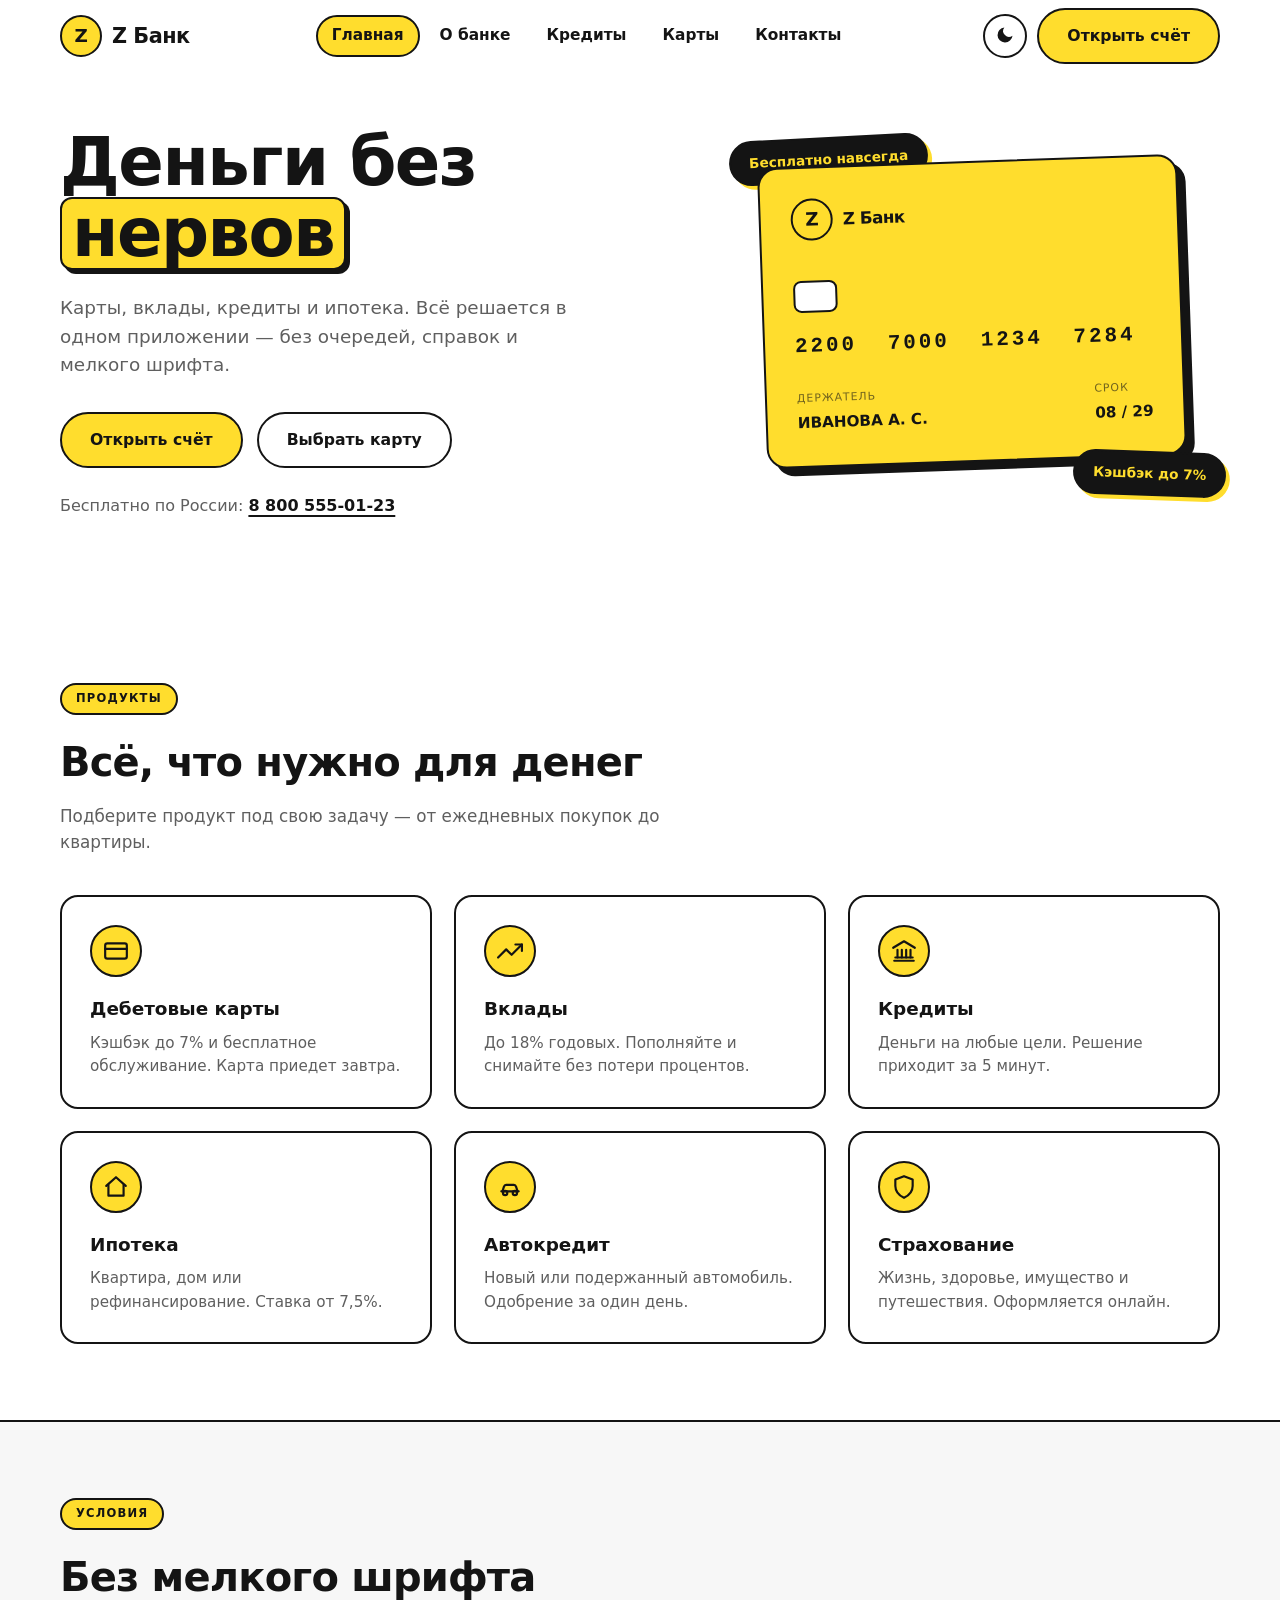
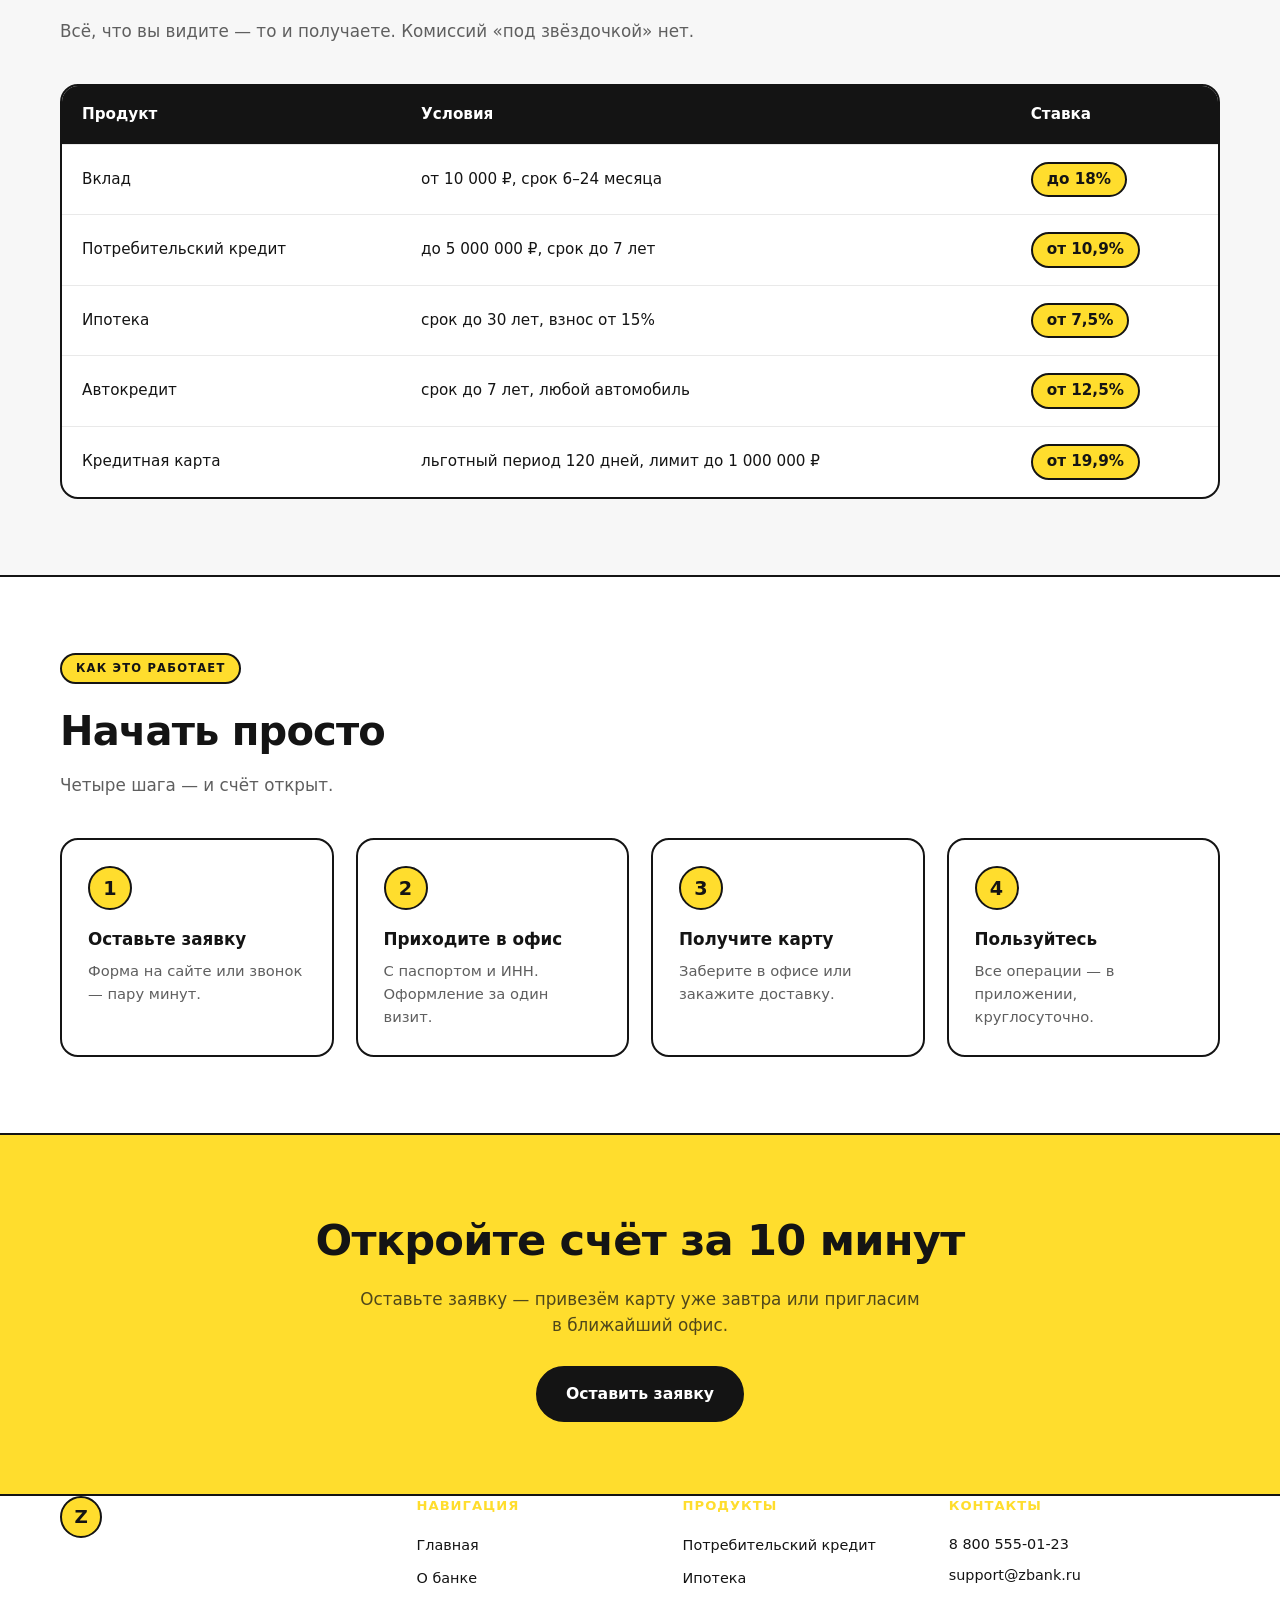
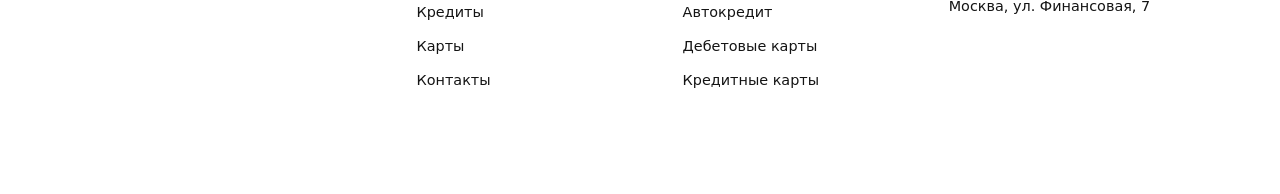
==== index.html @ 32415fcb "Add files via upload" ====
<!DOCTYPE html>
<html lang="ru">
<head>
  <meta charset="UTF-8" />
  <meta name="viewport" content="width=device-width, initial-scale=1.0" />
  <meta name="description" content="Z Банк — карты, вклады, кредиты и ипотека. Всё решается в одном приложении." />
  <title>Z Банк — деньги без нервов</title>
  <script>
    try {
      var t = localStorage.getItem("zbank-theme");
      if (t === "dark" || (!t && window.matchMedia && window.matchMedia("(prefers-color-scheme: dark)").matches)) {
        document.documentElement.setAttribute("data-theme", "dark");
      }
    } catch (e) {}
  </script>
  <link rel="stylesheet" href="css/style.css" />
</head>
<body>

  <header id="site-header"></header>

  <main>
    <section class="hero">
      <div class="container hero-inner">
        <div>
          <h1>Деньги без <span class="hl">нервов</span></h1>
          <p class="lead">
            Карты, вклады, кредиты и ипотека. Всё решается в одном приложении —
            без очередей, справок и мелкого шрифта.
          </p>
          <div class="hero-buttons">
            <a href="contacts.html" class="btn btn-yellow">Открыть счёт</a>
            <a href="cards.html" class="btn">Выбрать карту</a>
          </div>
          <p class="hero-phone">Бесплатно по России: <a href="tel:88005550123">8 800 555-01-23</a></p>
        </div>

        <div class="hero-card-wrap">
          <div class="float-badge fb-1">Бесплатно навсегда</div>
          <div class="bank-card">
            <div class="card-top">
              <div class="logo"><span class="logo-mark">Z</span> Z&nbsp;Банк</div>
            </div>
            <div class="card-chip"></div>
            <div class="card-number">2200&nbsp; 7000&nbsp; 1234&nbsp; 7284</div>
            <div class="card-bottom">
              <div>
                <span>Держатель</span>
                <strong>ИВАНОВА А. С.</strong>
              </div>
              <div>
                <span>Срок</span>
                <strong>08 / 29</strong>
              </div>
            </div>
          </div>
          <div class="float-badge fb-2">Кэшбэк до 7%</div>
        </div>
      </div>
    </section>

    <section class="section">
      <div class="container">
        <div class="section-head">
          <span class="section-label">Продукты</span>
          <h2>Всё, что нужно для денег</h2>
          <p>Подберите продукт под свою задачу — от ежедневных покупок до квартиры.</p>
        </div>
        <div class="grid-3">
          <div class="feature-card">
            <div class="feature-icon">
              <svg width="26" height="26" viewBox="0 0 24 24" fill="none" stroke="currentColor" stroke-width="2" stroke-linecap="round" stroke-linejoin="round"><rect x="2" y="5" width="20" height="14" rx="2"/><line x1="2" y1="10" x2="22" y2="10"/></svg>
            </div>
            <h3>Дебетовые карты</h3>
            <p>Кэшбэк до 7% и бесплатное обслуживание. Карта приедет завтра.</p>
          </div>
          <div class="feature-card">
            <div class="feature-icon">
              <svg width="26" height="26" viewBox="0 0 24 24" fill="none" stroke="currentColor" stroke-width="2" stroke-linecap="round" stroke-linejoin="round"><polyline points="23 6 13.5 15.5 8.5 10.5 1 18"/><polyline points="17 6 23 6 23 12"/></svg>
            </div>
            <h3>Вклады</h3>
            <p>До 18% годовых. Пополняйте и снимайте без потери процентов.</p>
          </div>
          <div class="feature-card">
            <div class="feature-icon">
              <svg width="26" height="26" viewBox="0 0 24 24" fill="none" stroke="currentColor" stroke-width="2" stroke-linecap="round" stroke-linejoin="round"><path d="M3 21h18"/><path d="M4 18h16"/><path d="M6 18v-7"/><path d="M10 18v-7"/><path d="M14 18v-7"/><path d="M18 18v-7"/><path d="M2 9l10-6 10 6"/></svg>
            </div>
            <h3>Кредиты</h3>
            <p>Деньги на любые цели. Решение приходит за 5 минут.</p>
          </div>
          <div class="feature-card">
            <div class="feature-icon">
              <svg width="26" height="26" viewBox="0 0 24 24" fill="none" stroke="currentColor" stroke-width="2" stroke-linecap="round" stroke-linejoin="round"><path d="M3 11l9-8 9 8"/><path d="M5 10v10h14V10"/></svg>
            </div>
            <h3>Ипотека</h3>
            <p>Квартира, дом или рефинансирование. Ставка от 7,5%.</p>
          </div>
          <div class="feature-card">
            <div class="feature-icon">
              <svg width="26" height="26" viewBox="0 0 24 24" fill="none" stroke="currentColor" stroke-width="2" stroke-linecap="round" stroke-linejoin="round"><path d="M5 16l1.5-4.5A2 2 0 0 1 8.4 10h7.2a2 2 0 0 1 1.9 1.5L19 16"/><path d="M4 16h16"/><circle cx="7.5" cy="17.5" r="2"/><circle cx="16.5" cy="17.5" r="2"/></svg>
            </div>
            <h3>Автокредит</h3>
            <p>Новый или подержанный автомобиль. Одобрение за один день.</p>
          </div>
          <div class="feature-card">
            <div class="feature-icon">
              <svg width="26" height="26" viewBox="0 0 24 24" fill="none" stroke="currentColor" stroke-width="2" stroke-linecap="round" stroke-linejoin="round"><path d="M12 2l8 3v6c0 5-3.4 8.7-8 11-4.6-2.3-8-6-8-11V5z"/></svg>
            </div>
            <h3>Страхование</h3>
            <p>Жизнь, здоровье, имущество и путешествия. Оформляется онлайн.</p>
          </div>
        </div>
      </div>
    </section>

    <section class="section section-alt">
      <div class="container">
        <div class="section-head">
          <span class="section-label">Условия</span>
          <h2>Без мелкого шрифта</h2>
          <p>Всё, что вы видите — то и получаете. Комиссий «под звёздочкой» нет.</p>
        </div>
        <table class="rates">
          <thead>
            <tr>
              <th>Продукт</th>
              <th>Условия</th>
              <th>Ставка</th>
            </tr>
          </thead>
          <tbody>
            <tr>
              <td>Вклад</td>
              <td>от 10 000 ₽, срок 6–24 месяца</td>
              <td><span class="rate-value">до 18%</span></td>
            </tr>
            <tr>
              <td>Потребительский кредит</td>
              <td>до 5 000 000 ₽, срок до 7 лет</td>
              <td><span class="rate-value">от 10,9%</span></td>
            </tr>
            <tr>
              <td>Ипотека</td>
              <td>срок до 30 лет, взнос от 15%</td>
              <td><span class="rate-value">от 7,5%</span></td>
            </tr>
            <tr>
              <td>Автокредит</td>
              <td>срок до 7 лет, любой автомобиль</td>
              <td><span class="rate-value">от 12,5%</span></td>
            </tr>
            <tr>
              <td>Кредитная карта</td>
              <td>льготный период 120 дней, лимит до 1 000 000 ₽</td>
              <td><span class="rate-value">от 19,9%</span></td>
            </tr>
          </tbody>
        </table>
      </div>
    </section>

    <section class="section">
      <div class="container">
        <div class="section-head">
          <span class="section-label">Как это работает</span>
          <h2>Начать просто</h2>
          <p>Четыре шага — и счёт открыт.</p>
        </div>
        <div class="steps">
          <div class="step-card">
            <div class="step-num">1</div>
            <h3>Оставьте заявку</h3>
            <p>Форма на сайте или звонок — пару минут.</p>
          </div>
          <div class="step-card">
            <div class="step-num">2</div>
            <h3>Приходите в офис</h3>
            <p>С паспортом и ИНН. Оформление за один визит.</p>
          </div>
          <div class="step-card">
            <div class="step-num">3</div>
            <h3>Получите карту</h3>
            <p>Заберите в офисе или закажите доставку.</p>
          </div>
          <div class="step-card">
            <div class="step-num">4</div>
            <h3>Пользуйтесь</h3>
            <p>Все операции — в приложении, круглосуточно.</p>
          </div>
        </div>
      </div>
    </section>

    <section class="cta-band">
      <div class="container">
        <h2>Откройте счёт за 10 минут</h2>
        <p>Оставьте заявку — привезём карту уже завтра или пригласим в ближайший офис.</p>
        <a href="contacts.html" class="btn btn-dark">Оставить заявку</a>
      </div>
    </section>
  </main>

  <footer id="site-footer"></footer>

  <script src="js/main.js"></script>
</body>
</html>
---- css/style.css ----
:root {
  color-scheme: light;
  --yellow: #ffdd2d;
  --black: #141414;
  --white: #ffffff;
  --bg: #ffffff;
  --bg-soft: #f7f7f7;
  --card: #ffffff;
  --border: #141414;
  --line: #e9e9e9;
  --text: #141414;
  --text-muted: #5f5f5f;
  --shadow: #141414;
  --radius: 18px;
  --radius-lg: 26px;
}

[data-theme="dark"] {
  color-scheme: dark;
  --bg: #0e0e0e;
  --bg-soft: #151515;
  --card: #1c1c1c;
  --border: #f0f0f0;
  --line: #2a2a2a;
  --text: #f5f5f5;
  --text-muted: #9a9a9a;
  --shadow: #f0f0f0;
}

* {
  margin: 0;
  padding: 0;
  box-sizing: border-box;
}

html {
  scroll-behavior: smooth;
}

body {
  font-family: "Segoe UI", system-ui, -apple-system, Roboto, Arial, sans-serif;
  color: var(--text);
  background: var(--bg);
  line-height: 1.55;
  -webkit-font-smoothing: antialiased;
  transition: background-color 0.25s ease, color 0.25s ease;
}

a {
  text-decoration: none;
  color: inherit;
}

ul {
  list-style: none;
}

img {
  max-width: 100%;
  display: block;
}

.container {
  width: min(1160px, 92%);
  margin: 0 auto;
}

/* ---------- Buttons ---------- */

.btn {
  display: inline-flex;
  align-items: center;
  justify-content: center;
  gap: 8px;
  padding: 14px 28px;
  border-radius: 999px;
  font-weight: 800;
  font-size: 0.98rem;
  cursor: pointer;
  border: 2px solid var(--border);
  background: var(--card);
  color: var(--text);
  transition: transform 0.12s, box-shadow 0.12s, background-color 0.25s ease, color 0.25s ease;
}

.btn:hover {
  transform: translate(-2px, -2px);
  box-shadow: 4px 4px 0 0 var(--shadow);
}

.btn:active {
  transform: translate(0, 0);
  box-shadow: none;
}

.btn-yellow {
  background: var(--yellow);
  color: var(--black);
}

.btn-dark {
  background: var(--black);
  color: var(--white);
}

.btn-dark:hover {
  box-shadow: 4px 4px 0 0 var(--yellow);
}

/* ---------- Header ---------- */

.site-header {
  position: sticky;
  top: 0;
  z-index: 100;
  background: var(--bg);
  border-bottom: 2px solid var(--border);
  transition: background-color 0.25s ease, border-color 0.25s ease;
}

.header-inner {
  display: flex;
  align-items: center;
  justify-content: space-between;
  height: 72px;
  gap: 24px;
}

.logo {
  display: flex;
  align-items: center;
  gap: 10px;
  font-weight: 900;
  font-size: 1.3rem;
  letter-spacing: -0.5px;
}

.logo-mark {
  width: 42px;
  height: 42px;
  border-radius: 50%;
  background: var(--yellow);
  border: 2px solid var(--black);
  color: var(--black);
  display: flex;
  align-items: center;
  justify-content: center;
  font-size: 1.15rem;
  font-weight: 900;
}

.nav {
  display: flex;
  gap: 4px;
}

.nav a {
  padding: 9px 16px;
  border-radius: 999px;
  font-weight: 700;
  font-size: 0.96rem;
  color: var(--text);
  transition: background 0.15s;
}

.nav a:hover {
  background: var(--bg-soft);
}

.nav a.active {
  background: var(--yellow);
  border: 2px solid var(--black);
  color: var(--black);
  padding: 7px 14px;
}

.header-actions {
  display: flex;
  align-items: center;
  gap: 10px;
}

.theme-toggle {
  width: 44px;
  height: 44px;
  border-radius: 50%;
  border: 2px solid var(--border);
  background: var(--card);
  color: var(--text);
  cursor: pointer;
  display: inline-flex;
  align-items: center;
  justify-content: center;
  transition: transform 0.12s, box-shadow 0.12s, background-color 0.25s ease, color 0.25s ease;
}

.theme-toggle:hover {
  transform: translate(-2px, -2px);
  box-shadow: 3px 3px 0 0 var(--shadow);
}

.theme-toggle svg {
  width: 20px;
  height: 20px;
}

.theme-toggle .icon-sun {
  display: none;
}

[data-theme="dark"] .theme-toggle .icon-sun {
  display: block;
}

[data-theme="dark"] .theme-toggle .icon-moon {
  display: none;
}

.burger {
  display: none;
  flex-direction: column;
  gap: 5px;
  background: none;
  border: 2px solid var(--border);
  border-radius: 12px;
  cursor: pointer;
  padding: 8px;
}

.burger span {
  width: 22px;
  height: 3px;
  border-radius: 2px;
  background: var(--text);
  transition: 0.2s;
}

.burger.open span:nth-child(1) {
  transform: translateY(8px) rotate(45deg);
}

.burger.open span:nth-child(2) {
  opacity: 0;
}

.burger.open span:nth-child(3) {
  transform: translateY(-8px) rotate(-45deg);
}

/* ---------- Hero ---------- */

.hero {
  background: var(--bg);
  padding: 56px 0 88px;
  transition: background-color 0.25s ease;
}

.hero-inner {
  display: grid;
  grid-template-columns: 1.1fr 0.9fr;
  align-items: center;
  gap: 56px;
}

.hero h1 {
  font-size: clamp(2.6rem, 5.5vw, 4.2rem);
  line-height: 1.03;
  letter-spacing: -1.5px;
  font-weight: 900;
  margin-bottom: 24px;
}

.hero h1 .hl {
  background: var(--yellow);
  border: 2px solid var(--black);
  border-radius: 12px;
  padding: 0 10px;
  box-shadow: 4px 4px 0 0 var(--shadow);
  display: inline-block;
  color: var(--black);
}

.hero p.lead {
  font-size: 1.15rem;
  color: var(--text-muted);
  max-width: 520px;
  margin-bottom: 32px;
}

.hero-buttons {
  display: flex;
  flex-wrap: wrap;
  gap: 14px;
}

.hero-phone {
  margin-top: 26px;
  font-size: 1rem;
  color: var(--text-muted);
}

.hero-phone a {
  font-weight: 800;
  color: var(--text);
  text-decoration: underline;
  text-decoration-thickness: 2px;
  text-underline-offset: 4px;
}

.hero-phone a:hover {
  color: var(--text-muted);
}

/* ---------- Bank card mock ---------- */

.hero-card-wrap {
  position: relative;
  padding: 16px 10px 40px;
}

.bank-card {
  background: var(--yellow);
  color: var(--black);
  border: 2px solid var(--black);
  border-radius: 20px;
  padding: 30px;
  box-shadow: 8px 8px 0 0 var(--shadow);
  max-width: 420px;
  margin: 0 auto;
  transform: rotate(-2deg);
  transition: transform 0.2s, box-shadow 0.25s ease;
}

.bank-card:hover {
  transform: rotate(0deg);
}

.bank-card--dark {
  background: var(--black);
  color: var(--white);
  box-shadow: 8px 8px 0 0 var(--yellow);
}

.card-top {
  display: flex;
  justify-content: space-between;
  align-items: center;
  margin-bottom: 40px;
}

.card-top .logo {
  font-size: 1.05rem;
}

.bank-card--dark .logo-mark {
  background: var(--white);
  border-color: var(--white);
  color: var(--black);
}

.card-chip {
  width: 44px;
  height: 32px;
  background: var(--white);
  border: 2px solid var(--black);
  border-radius: 8px;
  margin-bottom: 18px;
}

.bank-card--dark .card-chip {
  background: var(--yellow);
  border-color: var(--white);
}

.card-number {
  font-size: 1.3rem;
  letter-spacing: 3px;
  font-family: "Courier New", monospace;
  margin-bottom: 22px;
  font-weight: 700;
}

.card-bottom {
  display: flex;
  justify-content: space-between;
  align-items: flex-end;
}

.card-bottom span {
  font-size: 0.68rem;
  opacity: 0.6;
  text-transform: uppercase;
  letter-spacing: 1px;
}

.card-bottom strong {
  display: block;
  font-size: 0.95rem;
  margin-top: 2px;
  font-weight: 700;
}

.float-badge {
  position: absolute;
  background: var(--black);
  color: var(--yellow);
  border: 2px solid var(--border);
  border-radius: 999px;
  padding: 10px 18px;
  font-weight: 800;
  font-size: 0.85rem;
  box-shadow: 4px 4px 0 0 var(--yellow);
}

.float-badge.fb-1 {
  top: -8px;
  left: 6px;
  transform: rotate(-3deg);
}

.float-badge.fb-2 {
  bottom: 6px;
  right: -6px;
  transform: rotate(2deg);
}

/* ---------- Sections ---------- */

.section {
  padding: 76px 0;
}

.section-alt {
  background: var(--bg-soft);
  border-top: 2px solid var(--border);
  border-bottom: 2px solid var(--border);
  transition: background-color 0.25s ease;
}

.section-head {
  max-width: 680px;
  margin-bottom: 40px;
}

.section-head h2 {
  font-size: clamp(1.8rem, 3.4vw, 2.5rem);
  letter-spacing: -0.8px;
  font-weight: 900;
  margin: 16px 0 10px;
}

.section-head p {
  color: var(--text-muted);
  font-size: 1.05rem;
}

.section-label {
  display: inline-block;
  background: var(--yellow);
  border: 2px solid var(--black);
  color: var(--black);
  border-radius: 999px;
  padding: 5px 14px;
  font-size: 0.72rem;
  font-weight: 800;
  text-transform: uppercase;
  letter-spacing: 1.2px;
}

/* ---------- Grid cards ---------- */

.grid-3 {
  display: grid;
  grid-template-columns: repeat(3, 1fr);
  gap: 22px;
}

.feature-card {
  background: var(--card);
  border: 2px solid var(--border);
  border-radius: var(--radius);
  padding: 28px;
  transition: transform 0.12s, box-shadow 0.12s, background-color 0.25s ease;
}

.feature-card:hover {
  transform: translate(-4px, -4px);
  box-shadow: 6px 6px 0 0 var(--shadow);
}

.feature-icon {
  width: 52px;
  height: 52px;
  border-radius: 50%;
  background: var(--yellow);
  border: 2px solid var(--black);
  display: flex;
  align-items: center;
  justify-content: center;
  margin-bottom: 18px;
  color: var(--black);
}

.feature-card h3 {
  font-size: 1.15rem;
  margin-bottom: 8px;
  font-weight: 800;
}

.feature-card p {
  color: var(--text-muted);
  font-size: 0.95rem;
}

.feature-card .price {
  font-weight: 800;
  font-size: 1.1rem;
  margin-top: 16px;
  color: var(--text);
}

/* ---------- Rates table ---------- */

.rates {
  width: 100%;
  border-collapse: separate;
  border-spacing: 0;
  border: 2px solid var(--border);
  border-radius: var(--radius);
  overflow: hidden;
  background: var(--card);
}

.rates th,
.rates td {
  text-align: left;
  padding: 17px 20px;
  font-size: 0.95rem;
}

.rates th {
  background: var(--black);
  color: var(--white);
  font-weight: 800;
}

.rates td {
  border-top: 1.5px solid var(--line);
}

.rates tr:hover td {
  background: var(--bg-soft);
}

.rate-value {
  font-weight: 800;
  background: var(--yellow);
  border: 2px solid var(--black);
  color: var(--black);
  border-radius: 999px;
  padding: 4px 14px;
  display: inline-block;
  white-space: nowrap;
}

/* ---------- Steps ---------- */

.steps {
  display: grid;
  grid-template-columns: repeat(4, 1fr);
  gap: 22px;
}

.step-card {
  background: var(--card);
  border: 2px solid var(--border);
  border-radius: var(--radius);
  padding: 26px;
}

.step-num {
  width: 44px;
  height: 44px;
  border-radius: 50%;
  background: var(--yellow);
  border: 2px solid var(--black);
  color: var(--black);
  display: flex;
  align-items: center;
  justify-content: center;
  font-weight: 900;
  font-size: 1.2rem;
  margin-bottom: 16px;
}

.step-card h3 {
  font-size: 1.05rem;
  margin-bottom: 8px;
  font-weight: 800;
}

.step-card p {
  font-size: 0.92rem;
  color: var(--text-muted);
}

/* ---------- CTA band ---------- */

.cta-band {
  background: var(--yellow);
  border-top: 2px solid var(--black);
  border-bottom: 2px solid var(--black);
  padding: 72px 0;
  text-align: center;
  color: var(--black);
}

.cta-band h2 {
  font-size: clamp(1.8rem, 3.6vw, 2.7rem);
  letter-spacing: -0.8px;
  font-weight: 900;
  margin-bottom: 12px;
}

.cta-band p {
  max-width: 560px;
  margin: 0 auto 28px;
  color: rgba(20, 20, 20, 0.75);
  font-size: 1.05rem;
}

/* ---------- Calculator ---------- */

.calc-wrap {
  display: grid;
  grid-template-columns: 1.2fr 1fr;
  gap: 36px;
  background: var(--card);
  border: 2px solid var(--border);
  border-radius: var(--radius-lg);
  padding: 36px;
  box-shadow: 6px 6px 0 0 var(--shadow);
}

.calc-inputs label {
  display: block;
  font-weight: 800;
  font-size: 0.9rem;
  margin: 20px 0 10px;
}

.calc-inputs label:first-child {
  margin-top: 0;
}

.range-row {
  display: flex;
  justify-content: space-between;
  font-size: 0.9rem;
  color: var(--text-muted);
  margin-top: 6px;
}

.calc-inputs input[type="range"] {
  width: 100%;
  accent-color: var(--text);
  height: 6px;
  cursor: pointer;
}

.calc-result {
  background: var(--yellow);
  border: 2px solid var(--black);
  color: var(--black);
  border-radius: var(--radius);
  padding: 32px;
  display: flex;
  flex-direction: column;
  justify-content: center;
}

.calc-result .label {
  font-weight: 700;
  font-size: 0.9rem;
  opacity: 0.75;
}

.calc-result .value {
  font-size: 2.4rem;
  font-weight: 900;
  letter-spacing: -1px;
  margin: 8px 0 24px;
}

.calc-result .detail {
  display: flex;
  justify-content: space-between;
  border-top: 2px solid var(--black);
  padding-top: 14px;
  margin-top: 10px;
  font-size: 0.95rem;
  font-weight: 600;
}

/* ---------- Product cards ---------- */

.card-product {
  background: var(--card);
  border: 2px solid var(--border);
  border-radius: var(--radius);
  padding: 26px;
  display: flex;
  flex-direction: column;
  gap: 18px;
  transition: transform 0.12s, box-shadow 0.12s, background-color 0.25s ease;
}

.card-product:hover {
  transform: translate(-4px, -4px);
  box-shadow: 6px 6px 0 0 var(--shadow);
}

.card-product .bank-card {
  width: 100%;
  max-width: none;
  padding: 24px;
  transform: none;
}

.card-product .bank-card:hover {
  transform: none;
}

.card-product h3 {
  font-size: 1.25rem;
  font-weight: 900;
  letter-spacing: -0.3px;
}

.card-product ul.feature-list {
  display: flex;
  flex-direction: column;
  gap: 10px;
}

.card-product ul.feature-list li {
  display: flex;
  gap: 10px;
  color: var(--text-muted);
  font-size: 0.95rem;
}

.card-product ul.feature-list li::before {
  content: "✓";
  font-weight: 900;
  color: var(--text);
}

.card-product .btn {
  margin-top: auto;
}

/* ---------- Page hero (inner) ---------- */

.page-hero {
  background: var(--bg);
  border-bottom: 2px solid var(--border);
  padding: 60px 0;
}

.page-hero h1 {
  font-size: clamp(2.2rem, 4.2vw, 3.2rem);
  letter-spacing: -1px;
  font-weight: 900;
  margin-bottom: 14px;
}

.page-hero p {
  color: var(--text-muted);
  font-size: 1.1rem;
  max-width: 640px;
}

/* ---------- About ---------- */

.about-story {
  display: grid;
  grid-template-columns: 1fr 1fr;
  gap: 48px;
  align-items: center;
}

.about-story h2 {
  font-size: 1.8rem;
  letter-spacing: -0.5px;
  font-weight: 900;
  margin-bottom: 16px;
}

.about-story p {
  color: var(--text-muted);
  margin-bottom: 16px;
}

.about-values {
  display: grid;
  grid-template-columns: repeat(3, 1fr);
  gap: 22px;
}

.value-card {
  text-align: center;
  background: var(--card);
  border: 2px solid var(--border);
  border-radius: var(--radius);
  padding: 32px 24px;
  transition: transform 0.12s, box-shadow 0.12s, background-color 0.25s ease;
}

.value-card:hover {
  transform: translate(-4px, -4px);
  box-shadow: 6px 6px 0 0 var(--shadow);
}

.value-card .feature-icon {
  margin: 0 auto 18px;
}

.value-card h3 {
  font-size: 1.1rem;
  font-weight: 800;
  margin-bottom: 8px;
}

.value-card p {
  color: var(--text-muted);
  font-size: 0.92rem;
}

/* ---------- Contact ---------- */

.contact-grid {
  display: grid;
  grid-template-columns: 1fr 1fr;
  gap: 40px;
  align-items: start;
}

.contact-card {
  background: var(--card);
  border: 2px solid var(--border);
  border-radius: var(--radius);
  padding: 24px;
  display: flex;
  gap: 18px;
  align-items: flex-start;
  margin-bottom: 16px;
  transition: background-color 0.25s ease;
}

.contact-card .feature-icon {
  margin-bottom: 0;
  flex-shrink: 0;
}

.contact-card h3 {
  font-size: 1.05rem;
  font-weight: 800;
  margin-bottom: 4px;
}

.contact-card p {
  color: var(--text-muted);
  font-size: 0.95rem;
}

.contact-form {
  background: var(--card);
  border: 2px solid var(--border);
  border-radius: var(--radius-lg);
  padding: 32px;
  box-shadow: 6px 6px 0 0 var(--shadow);
}

.contact-form h3 {
  font-size: 1.3rem;
  font-weight: 900;
  letter-spacing: -0.3px;
  margin-bottom: 22px;
}

.form-group {
  margin-bottom: 18px;
}

.form-group label {
  display: block;
  font-weight: 800;
  font-size: 0.9rem;
  margin-bottom: 8px;
}

.form-group input,
.form-group select,
.form-group textarea {
  width: 100%;
  padding: 13px 16px;
  border: 2px solid var(--border);
  border-radius: 12px;
  font-family: inherit;
  font-size: 0.96rem;
  color: var(--text);
  background: var(--card);
  transition: box-shadow 0.12s;
}

.form-group input::placeholder,
.form-group textarea::placeholder {
  color: var(--text-muted);
}

.form-group input:focus,
.form-group select:focus,
.form-group textarea:focus {
  outline: none;
  box-shadow: 3px 3px 0 0 var(--yellow);
}

.form-group textarea {
  resize: vertical;
  min-height: 120px;
}

.form-success {
  display: none;
  background: var(--yellow);
  border: 2px solid var(--black);
  color: var(--black);
  border-radius: 12px;
  padding: 14px 18px;
  margin-bottom: 18px;
  font-weight: 700;
  font-size: 0.95rem;
}

/* ---------- FAQ ---------- */

.faq-item {
  background: var(--card);
  border: 2px solid var(--border);
  border-radius: var(--radius);
  margin-bottom: 14px;
  overflow: hidden;
  transition: background-color 0.25s ease;
}

.faq-q {
  width: 100%;
  text-align: left;
  background: none;
  border: none;
  padding: 20px 24px;
  font-family: inherit;
  font-size: 1rem;
  font-weight: 800;
  cursor: pointer;
  display: flex;
  justify-content: space-between;
  align-items: center;
  gap: 16px;
}

.faq-q::after {
  content: "+";
  font-size: 1.5rem;
  font-weight: 400;
  line-height: 1;
  transition: transform 0.15s;
}

.faq-item.open .faq-q::after {
  transform: rotate(45deg);
}

.faq-a {
  display: none;
  padding: 0 24px 20px;
  color: var(--text-muted);
  font-size: 0.95rem;
}

.faq-item.open .faq-a {
  display: block;
}

/* ---------- Footer ---------- */

.site-footer {
  background: var(--black);
  color: rgba(255, 255, 255, 0.75);
  padding: 56px 0 0;
  border-top: 1px solid rgba(255, 255, 255, 0.12);
}

.footer-grid {
  display: grid;
  grid-template-columns: 1.4fr 1fr 1fr 1.2fr;
  gap: 40px;
  padding-bottom: 40px;
}

.footer-brand .logo {
  color: var(--white);
  margin-bottom: 14px;
}

.footer-brand p {
  font-size: 0.9rem;
  max-width: 280px;
  color: rgba(255, 255, 255, 0.6);
}

.footer-col h4 {
  color: var(--yellow);
  font-size: 0.82rem;
  text-transform: uppercase;
  letter-spacing: 1px;
  margin-bottom: 16px;
}

.footer-col ul {
  display: flex;
  flex-direction: column;
  gap: 9px;
}

.footer-col a {
  font-size: 0.9rem;
  transition: color 0.15s;
}

.footer-col a:hover {
  color: var(--yellow);
}

.footer-col li p {
  font-size: 0.9rem;
}

.footer-bottom {
  border-top: 1px solid rgba(255, 255, 255, 0.15);
  padding: 20px 0;
  display: flex;
  justify-content: space-between;
  gap: 16px;
  flex-wrap: wrap;
  font-size: 0.82rem;
  color: rgba(255, 255, 255, 0.5);
}

/* ---------- Mobile ---------- */

@media (max-width: 960px) {
  .grid-3,
  .about-values {
    grid-template-columns: repeat(2, 1fr);
  }

  .hero-inner,
  .about-story,
  .contact-grid {
    grid-template-columns: 1fr;
  }

  .calc-wrap {
    grid-template-columns: 1fr;
  }

  .steps {
    grid-template-columns: repeat(2, 1fr);
  }

  .footer-grid {
    grid-template-columns: 1fr 1fr;
  }
}

@media (max-width: 720px) {
  .burger {
    display: flex;
  }

  .nav {
    position: absolute;
    top: 72px;
    left: 0;
    right: 0;
    background: var(--card);
    flex-direction: column;
    padding: 14px;
    gap: 4px;
    border-bottom: 2px solid var(--border);
    box-shadow: 6px 6px 0 0 var(--shadow);
    display: none;
  }

  .nav.open {
    display: flex;
  }

  .header-actions .btn {
    display: none;
  }

  .grid-3,
  .about-values,
  .steps {
    grid-template-columns: 1fr;
  }

  .footer-grid {
    grid-template-columns: 1fr;
    gap: 28px;
  }

  .hero {
    padding: 36px 0 60px;
  }

  .float-badge.fb-1 {
    left: 0;
  }

  .float-badge.fb-2 {
    right: 0;
  }
}
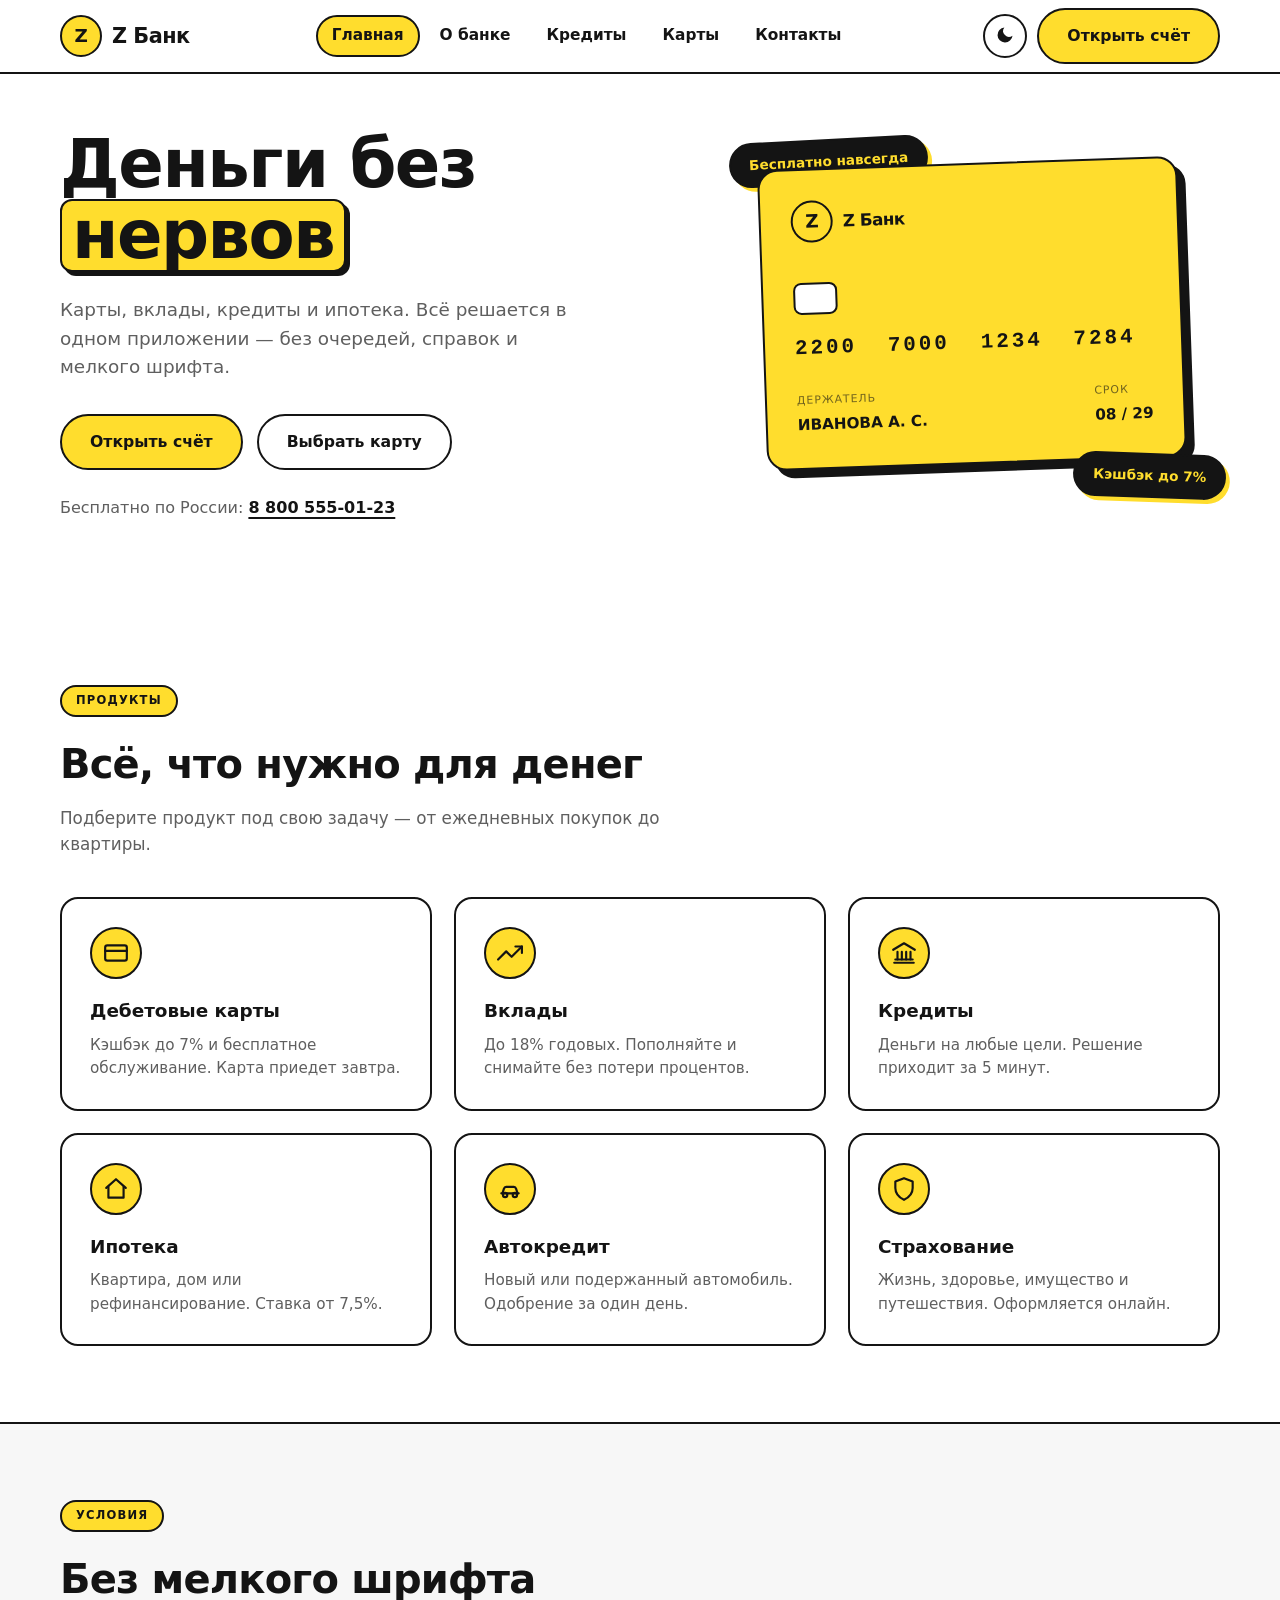
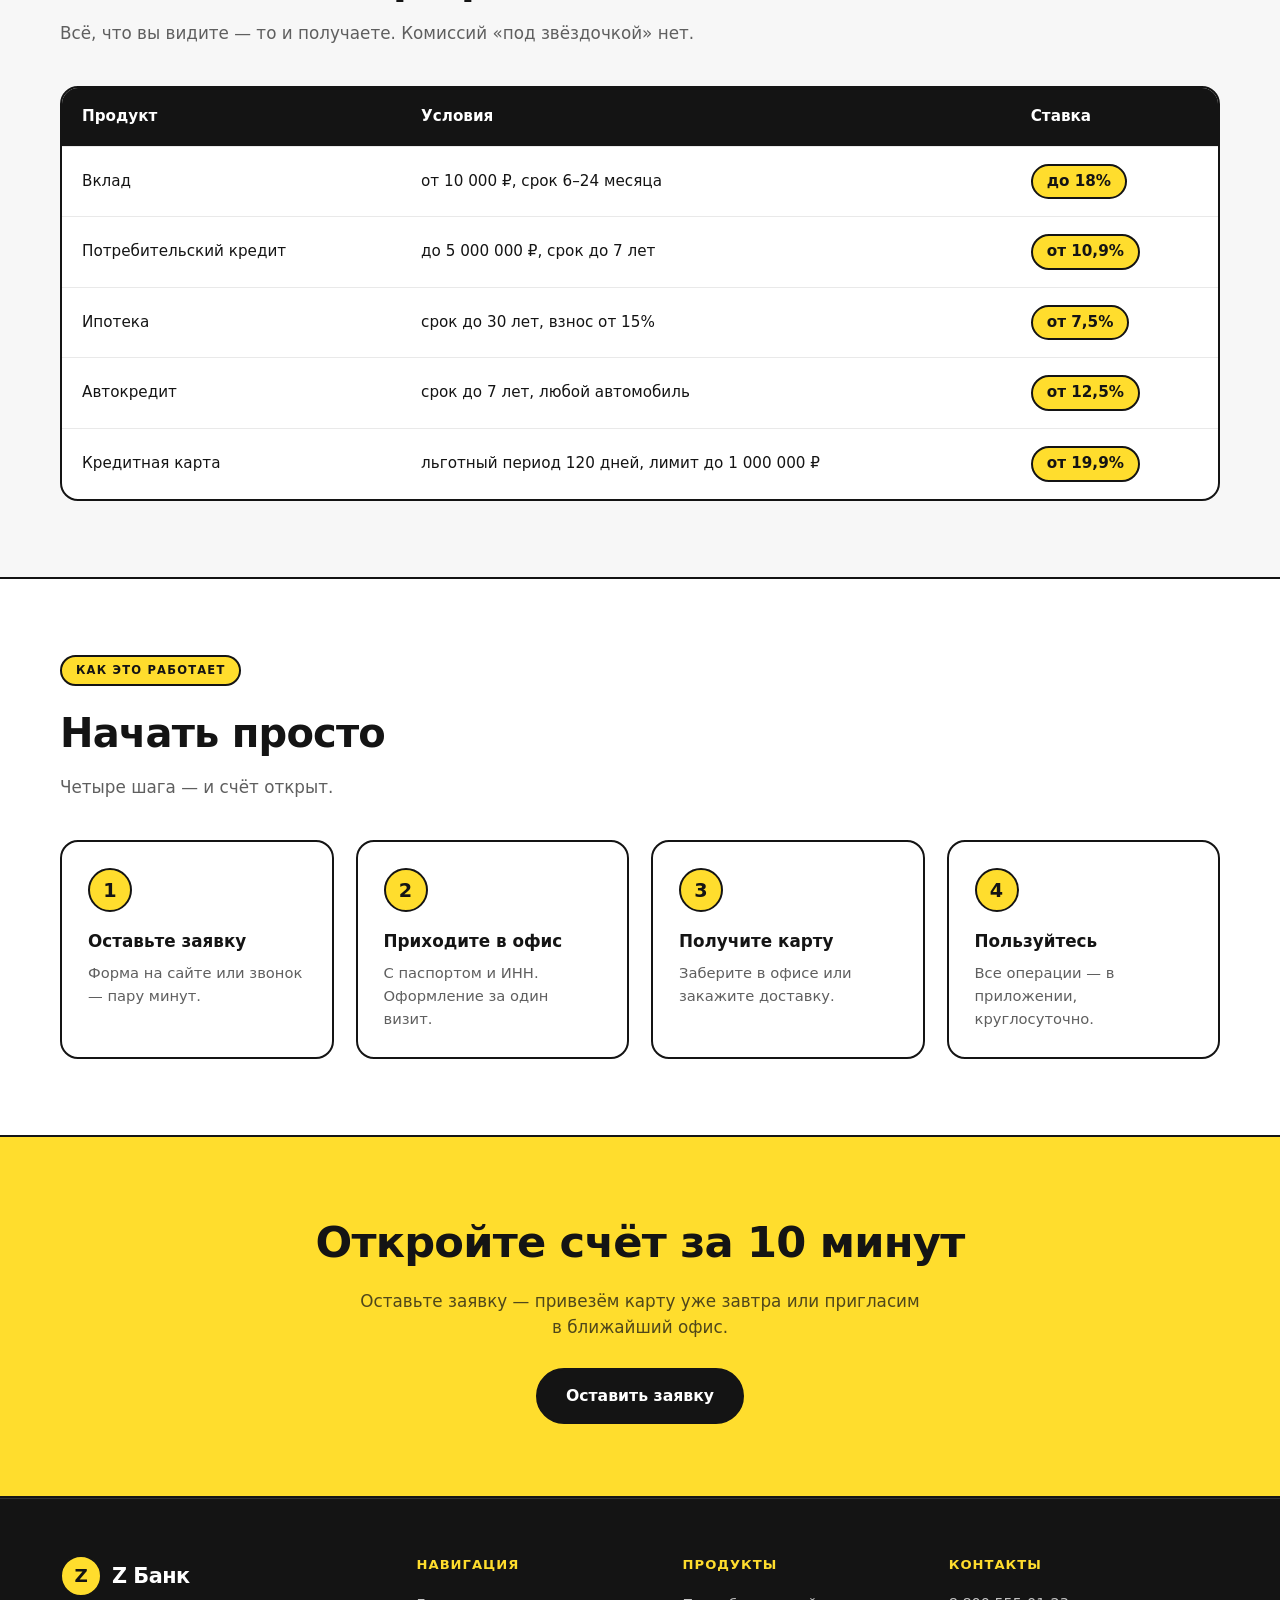
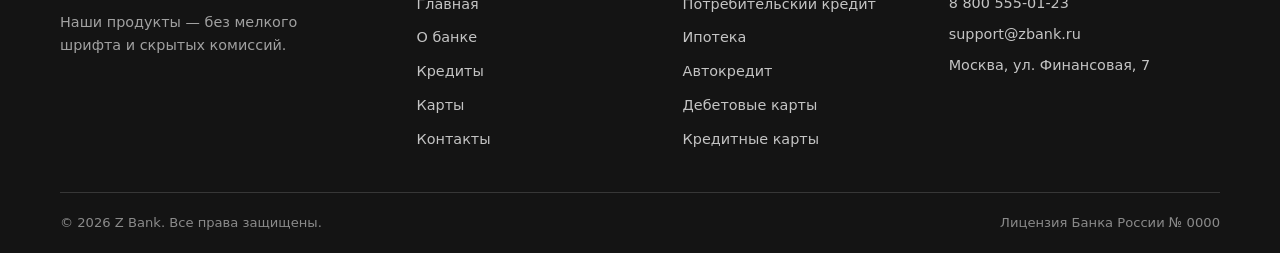
==== commit b887d959: "Add files via upload" ====
--- a/index.html
+++ b/index.html
@@ -17,7 +17,7 @@
 </head>
 <body>
 
-  <header id="site-header"></header>
+  <header id="site-header" class="site-header"></header>
 
   <main>
     <section class="hero">
@@ -200,7 +200,7 @@
     </section>
   </main>
 
-  <footer id="site-footer"></footer>
+  <footer id="site-footer" class="site-footer"></footer>
 
   <script src="js/main.js"></script>
 </body>
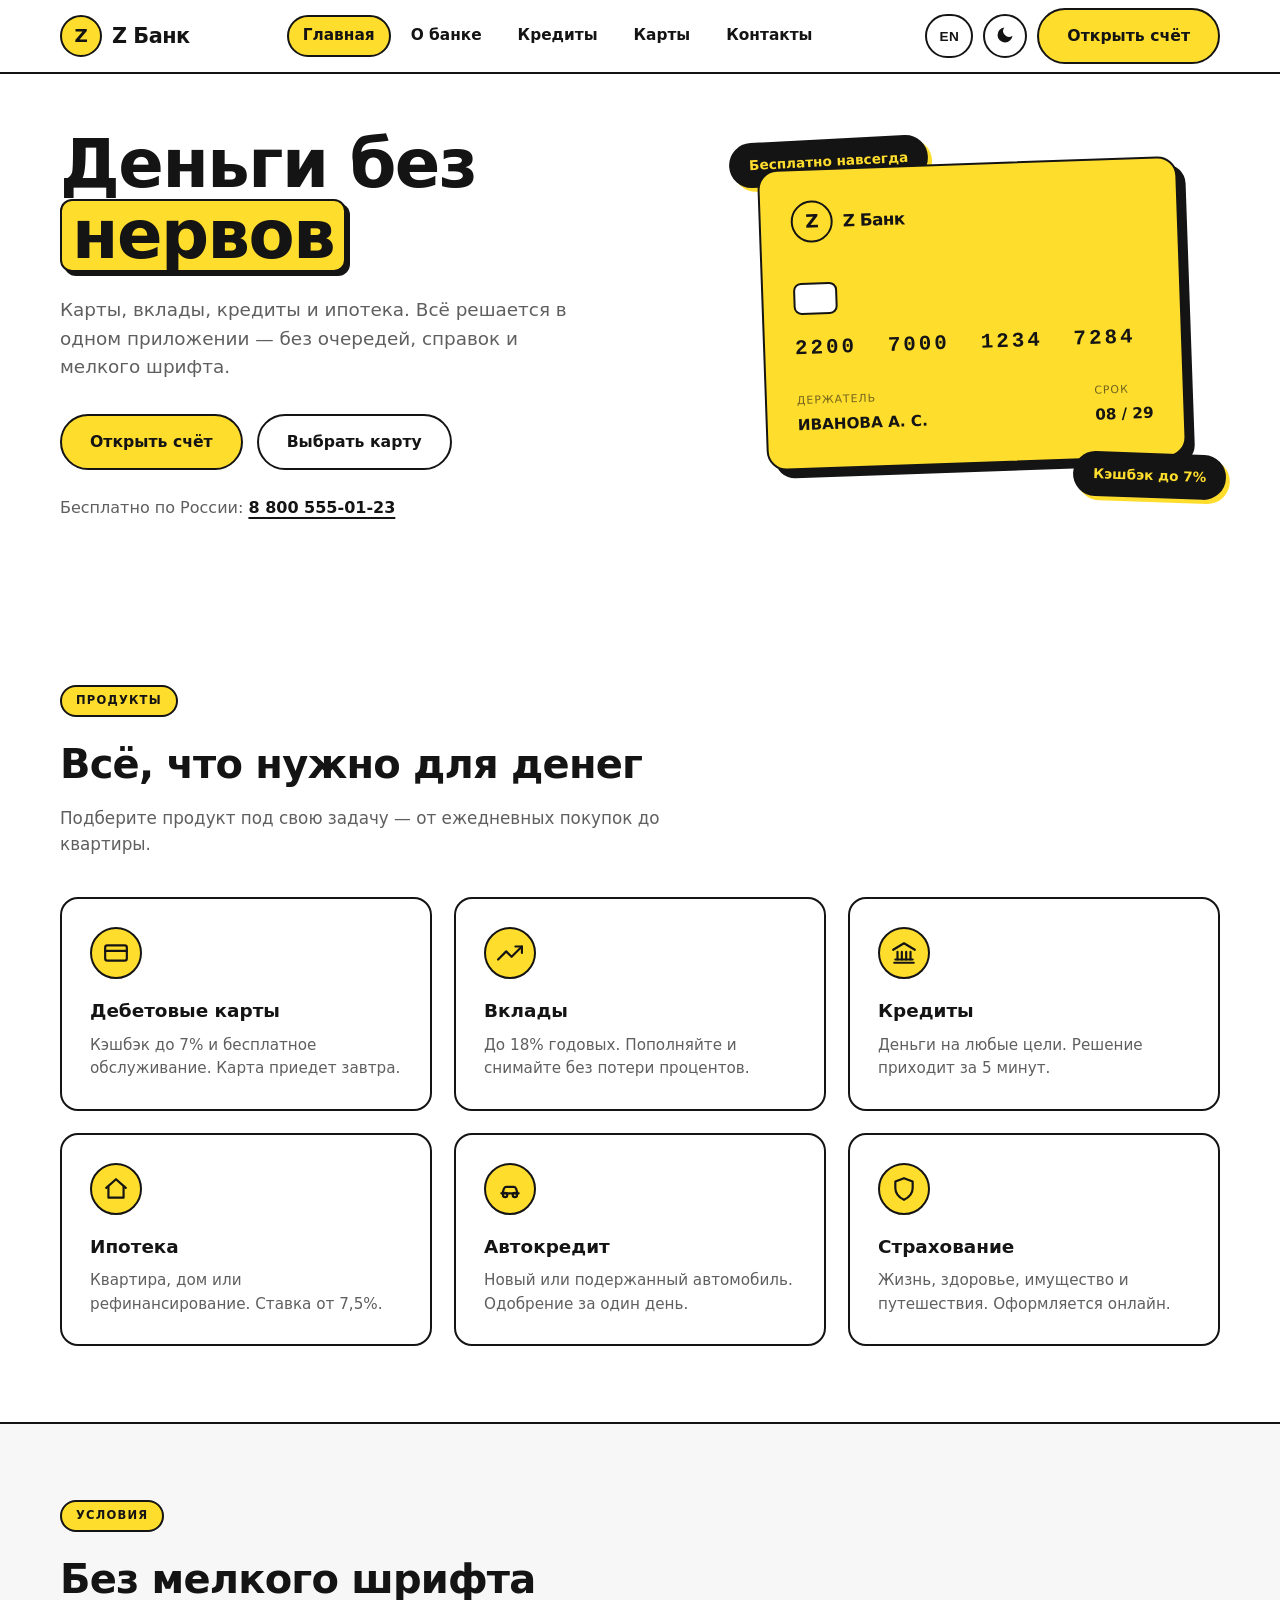
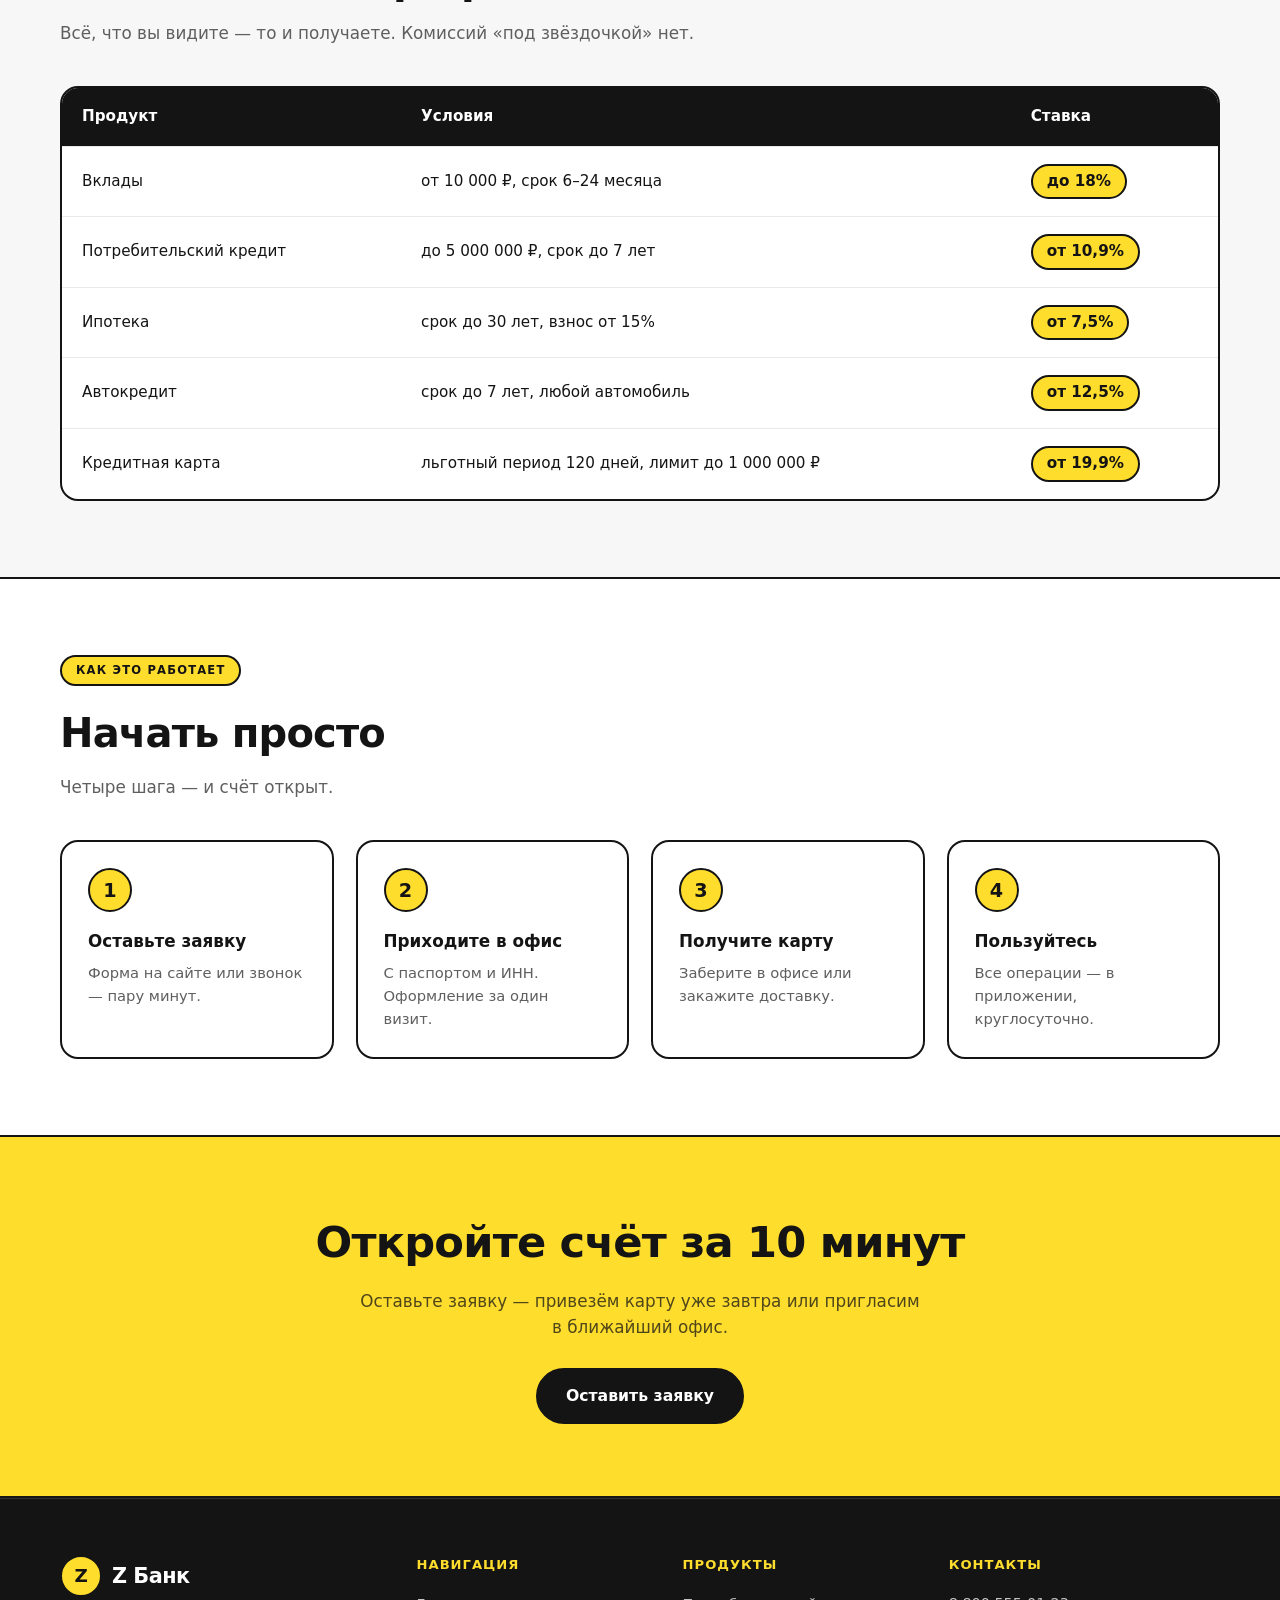
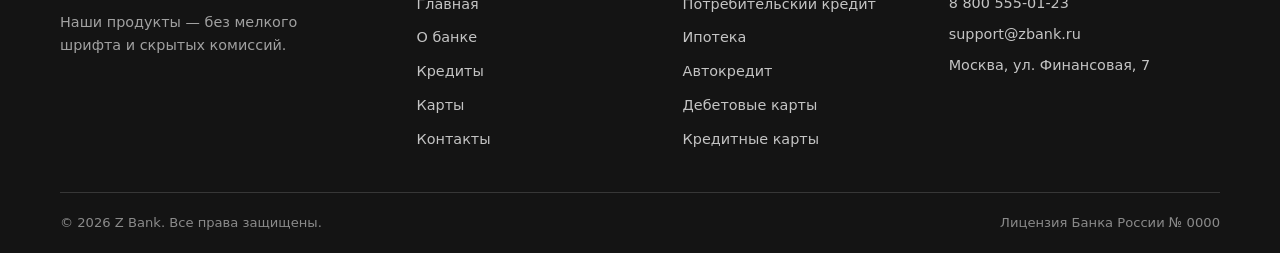
==== commit 64405175: "Add files via upload" ====
--- a/index.html
+++ b/index.html
@@ -3,8 +3,8 @@
 <head>
   <meta charset="UTF-8" />
   <meta name="viewport" content="width=device-width, initial-scale=1.0" />
-  <meta name="description" content="Z Банк — карты, вклады, кредиты и ипотека. Всё решается в одном приложении." />
-  <title>Z Банк — деньги без нервов</title>
+  <meta name="description" data-i18n="index.desc" content="Z Банк — карты, вклады, кредиты и ипотека. Всё решается в одном приложении." />
+  <title data-i18n="index.meta">Z Банк — деньги без нервов</title>
   <script>
     try {
       var t = localStorage.getItem("zbank-theme");
@@ -23,20 +23,20 @@
     <section class="hero">
       <div class="container hero-inner">
         <div>
-          <h1>Деньги без <span class="hl">нервов</span></h1>
-          <p class="lead">
+          <h1><span data-i18n="index.hero.title1">Деньги без</span> <span class="hl" data-i18n="index.hero.title2">нервов</span></h1>
+          <p class="lead" data-i18n="index.hero.lead">
             Карты, вклады, кредиты и ипотека. Всё решается в одном приложении —
             без очередей, справок и мелкого шрифта.
           </p>
           <div class="hero-buttons">
-            <a href="contacts.html" class="btn btn-yellow">Открыть счёт</a>
-            <a href="cards.html" class="btn">Выбрать карту</a>
-          </div>
-          <p class="hero-phone">Бесплатно по России: <a href="tel:88005550123">8 800 555-01-23</a></p>
+            <a href="contacts.html" class="btn btn-yellow" data-i18n="ui.openAccount">Открыть счёт</a>
+            <a href="cards.html" class="btn" data-i18n="ui.selectCard">Выбрать карту</a>
+          </div>
+          <p class="hero-phone"><span data-i18n="index.hero.phoneLabel">Бесплатно по России:</span> <a href="tel:88005550123">8 800 555-01-23</a></p>
         </div>
 
         <div class="hero-card-wrap">
-          <div class="float-badge fb-1">Бесплатно навсегда</div>
+          <div class="float-badge fb-1" data-i18n="index.hero.badge1">Бесплатно навсегда</div>
           <div class="bank-card">
             <div class="card-top">
               <div class="logo"><span class="logo-mark">Z</span> Z&nbsp;Банк</div>
@@ -45,16 +45,16 @@
             <div class="card-number">2200&nbsp; 7000&nbsp; 1234&nbsp; 7284</div>
             <div class="card-bottom">
               <div>
-                <span>Держатель</span>
+                <span data-i18n="index.card.holder">Держатель</span>
                 <strong>ИВАНОВА А. С.</strong>
               </div>
               <div>
-                <span>Срок</span>
+                <span data-i18n="index.card.expiry">Срок</span>
                 <strong>08 / 29</strong>
               </div>
             </div>
           </div>
-          <div class="float-badge fb-2">Кэшбэк до 7%</div>
+          <div class="float-badge fb-2" data-i18n="index.hero.badge2">Кэшбэк до 7%</div>
         </div>
       </div>
     </section>
@@ -62,52 +62,52 @@
     <section class="section">
       <div class="container">
         <div class="section-head">
-          <span class="section-label">Продукты</span>
-          <h2>Всё, что нужно для денег</h2>
-          <p>Подберите продукт под свою задачу — от ежедневных покупок до квартиры.</p>
+          <span class="section-label" data-i18n="index.products.label">Продукты</span>
+          <h2 data-i18n="index.products.title">Всё, что нужно для денег</h2>
+          <p data-i18n="index.products.subtitle">Подберите продукт под свою задачу — от ежедневных покупок до квартиры.</p>
         </div>
         <div class="grid-3">
           <div class="feature-card">
             <div class="feature-icon">
               <svg width="26" height="26" viewBox="0 0 24 24" fill="none" stroke="currentColor" stroke-width="2" stroke-linecap="round" stroke-linejoin="round"><rect x="2" y="5" width="20" height="14" rx="2"/><line x1="2" y1="10" x2="22" y2="10"/></svg>
             </div>
-            <h3>Дебетовые карты</h3>
-            <p>Кэшбэк до 7% и бесплатное обслуживание. Карта приедет завтра.</p>
+            <h3 data-i18n="products.debit">Дебетовые карты</h3>
+            <p data-i18n="index.p1.desc">Кэшбэк до 7% и бесплатное обслуживание. Карта приедет завтра.</p>
           </div>
           <div class="feature-card">
             <div class="feature-icon">
               <svg width="26" height="26" viewBox="0 0 24 24" fill="none" stroke="currentColor" stroke-width="2" stroke-linecap="round" stroke-linejoin="round"><polyline points="23 6 13.5 15.5 8.5 10.5 1 18"/><polyline points="17 6 23 6 23 12"/></svg>
             </div>
-            <h3>Вклады</h3>
-            <p>До 18% годовых. Пополняйте и снимайте без потери процентов.</p>
+            <h3 data-i18n="products.deposits">Вклады</h3>
+            <p data-i18n="index.p2.desc">До 18% годовых. Пополняйте и снимайте без потери процентов.</p>
           </div>
           <div class="feature-card">
             <div class="feature-icon">
               <svg width="26" height="26" viewBox="0 0 24 24" fill="none" stroke="currentColor" stroke-width="2" stroke-linecap="round" stroke-linejoin="round"><path d="M3 21h18"/><path d="M4 18h16"/><path d="M6 18v-7"/><path d="M10 18v-7"/><path d="M14 18v-7"/><path d="M18 18v-7"/><path d="M2 9l10-6 10 6"/></svg>
             </div>
-            <h3>Кредиты</h3>
-            <p>Деньги на любые цели. Решение приходит за 5 минут.</p>
+            <h3 data-i18n="products.loans">Кредиты</h3>
+            <p data-i18n="index.p3.desc">Деньги на любые цели. Решение приходит за 5 минут.</p>
           </div>
           <div class="feature-card">
             <div class="feature-icon">
               <svg width="26" height="26" viewBox="0 0 24 24" fill="none" stroke="currentColor" stroke-width="2" stroke-linecap="round" stroke-linejoin="round"><path d="M3 11l9-8 9 8"/><path d="M5 10v10h14V10"/></svg>
             </div>
-            <h3>Ипотека</h3>
-            <p>Квартира, дом или рефинансирование. Ставка от 7,5%.</p>
+            <h3 data-i18n="products.mortgage">Ипотека</h3>
+            <p data-i18n="index.p4.desc">Квартира, дом или рефинансирование. Ставка от 7,5%.</p>
           </div>
           <div class="feature-card">
             <div class="feature-icon">
               <svg width="26" height="26" viewBox="0 0 24 24" fill="none" stroke="currentColor" stroke-width="2" stroke-linecap="round" stroke-linejoin="round"><path d="M5 16l1.5-4.5A2 2 0 0 1 8.4 10h7.2a2 2 0 0 1 1.9 1.5L19 16"/><path d="M4 16h16"/><circle cx="7.5" cy="17.5" r="2"/><circle cx="16.5" cy="17.5" r="2"/></svg>
             </div>
-            <h3>Автокредит</h3>
-            <p>Новый или подержанный автомобиль. Одобрение за один день.</p>
+            <h3 data-i18n="products.auto">Автокредит</h3>
+            <p data-i18n="index.p5.desc">Новый или подержанный автомобиль. Одобрение за один день.</p>
           </div>
           <div class="feature-card">
             <div class="feature-icon">
               <svg width="26" height="26" viewBox="0 0 24 24" fill="none" stroke="currentColor" stroke-width="2" stroke-linecap="round" stroke-linejoin="round"><path d="M12 2l8 3v6c0 5-3.4 8.7-8 11-4.6-2.3-8-6-8-11V5z"/></svg>
             </div>
-            <h3>Страхование</h3>
-            <p>Жизнь, здоровье, имущество и путешествия. Оформляется онлайн.</p>
+            <h3 data-i18n="products.insurance">Страхование</h3>
+            <p data-i18n="index.p6.desc">Жизнь, здоровье, имущество и путешествия. Оформляется онлайн.</p>
           </div>
         </div>
       </div>
@@ -116,42 +116,42 @@
     <section class="section section-alt">
       <div class="container">
         <div class="section-head">
-          <span class="section-label">Условия</span>
-          <h2>Без мелкого шрифта</h2>
-          <p>Всё, что вы видите — то и получаете. Комиссий «под звёздочкой» нет.</p>
+          <span class="section-label" data-i18n="index.terms.label">Условия</span>
+          <h2 data-i18n="index.terms.title">Без мелкого шрифта</h2>
+          <p data-i18n="index.terms.subtitle">Всё, что вы видите — то и получаете. Комиссий «под звёздочкой» нет.</p>
         </div>
         <table class="rates">
           <thead>
             <tr>
-              <th>Продукт</th>
-              <th>Условия</th>
-              <th>Ставка</th>
+              <th data-i18n="index.terms.colProduct">Продукт</th>
+              <th data-i18n="index.terms.colTerms">Условия</th>
+              <th data-i18n="index.terms.colRate">Ставка</th>
             </tr>
           </thead>
           <tbody>
             <tr>
-              <td>Вклад</td>
-              <td>от 10 000 ₽, срок 6–24 месяца</td>
+              <td data-i18n="products.deposits">Вклад</td>
+              <td data-i18n="index.tr1.terms">от 10 000 ₽, срок 6–24 месяца</td>
               <td><span class="rate-value">до 18%</span></td>
             </tr>
             <tr>
-              <td>Потребительский кредит</td>
-              <td>до 5 000 000 ₽, срок до 7 лет</td>
+              <td data-i18n="products.consumer">Потребительский кредит</td>
+              <td data-i18n="index.tr2.terms">до 5 000 000 ₽, срок до 7 лет</td>
               <td><span class="rate-value">от 10,9%</span></td>
             </tr>
             <tr>
-              <td>Ипотека</td>
-              <td>срок до 30 лет, взнос от 15%</td>
+              <td data-i18n="products.mortgage">Ипотека</td>
+              <td data-i18n="index.tr3.terms">срок до 30 лет, взнос от 15%</td>
               <td><span class="rate-value">от 7,5%</span></td>
             </tr>
             <tr>
-              <td>Автокредит</td>
-              <td>срок до 7 лет, любой автомобиль</td>
+              <td data-i18n="products.auto">Автокредит</td>
+              <td data-i18n="index.tr4.terms">срок до 7 лет, любой автомобиль</td>
               <td><span class="rate-value">от 12,5%</span></td>
             </tr>
             <tr>
-              <td>Кредитная карта</td>
-              <td>льготный период 120 дней, лимит до 1 000 000 ₽</td>
+              <td data-i18n="index.tr5.name">Кредитная карта</td>
+              <td data-i18n="index.tr5.terms">льготный период 120 дней, лимит до 1 000 000 ₽</td>
               <td><span class="rate-value">от 19,9%</span></td>
             </tr>
           </tbody>
@@ -162,30 +162,30 @@
     <section class="section">
       <div class="container">
         <div class="section-head">
-          <span class="section-label">Как это работает</span>
-          <h2>Начать просто</h2>
-          <p>Четыре шага — и счёт открыт.</p>
+          <span class="section-label" data-i18n="index.steps.label">Как это работает</span>
+          <h2 data-i18n="index.steps.title">Начать просто</h2>
+          <p data-i18n="index.steps.subtitle">Четыре шага — и счёт открыт.</p>
         </div>
         <div class="steps">
           <div class="step-card">
             <div class="step-num">1</div>
-            <h3>Оставьте заявку</h3>
-            <p>Форма на сайте или звонок — пару минут.</p>
+            <h3 data-i18n="index.s1.title">Оставьте заявку</h3>
+            <p data-i18n="index.s1.desc">Форма на сайте или звонок — пару минут.</p>
           </div>
           <div class="step-card">
             <div class="step-num">2</div>
-            <h3>Приходите в офис</h3>
-            <p>С паспортом и ИНН. Оформление за один визит.</p>
+            <h3 data-i18n="index.s2.title">Приходите в офис</h3>
+            <p data-i18n="index.s2.desc">С паспортом и ИНН. Оформление за один визит.</p>
           </div>
           <div class="step-card">
             <div class="step-num">3</div>
-            <h3>Получите карту</h3>
-            <p>Заберите в офисе или закажите доставку.</p>
+            <h3 data-i18n="index.s3.title">Получите карту</h3>
+            <p data-i18n="index.s3.desc">Заберите в офисе или закажите доставку.</p>
           </div>
           <div class="step-card">
             <div class="step-num">4</div>
-            <h3>Пользуйтесь</h3>
-            <p>Все операции — в приложении, круглосуточно.</p>
+            <h3 data-i18n="index.s4.title">Пользуйтесь</h3>
+            <p data-i18n="index.s4.desc">Все операции — в приложении, круглосуточно.</p>
           </div>
         </div>
       </div>
@@ -193,9 +193,9 @@
 
     <section class="cta-band">
       <div class="container">
-        <h2>Откройте счёт за 10 минут</h2>
-        <p>Оставьте заявку — привезём карту уже завтра или пригласим в ближайший офис.</p>
-        <a href="contacts.html" class="btn btn-dark">Оставить заявку</a>
+        <h2 data-i18n="index.cta.title">Откройте счёт за 10 минут</h2>
+        <p data-i18n="index.cta.desc">Оставьте заявку — привезём карту уже завтра или пригласим в ближайший офис.</p>
+        <a href="contacts.html" class="btn btn-dark" data-i18n="ui.request">Оставить заявку</a>
       </div>
     </section>
   </main>
--- a/css/style.css
+++ b/css/style.css
@@ -216,6 +216,29 @@
   display: none;
 }
 
+.lang-toggle {
+  min-width: 44px;
+  height: 44px;
+  padding: 0 12px;
+  border-radius: 999px;
+  border: 2px solid var(--border);
+  background: var(--card);
+  color: var(--text);
+  cursor: pointer;
+  display: inline-flex;
+  align-items: center;
+  justify-content: center;
+  font-weight: 800;
+  font-size: 0.85rem;
+  letter-spacing: 0.5px;
+  transition: transform 0.12s, box-shadow 0.12s, background-color 0.25s ease, color 0.25s ease;
+}
+
+.lang-toggle:hover {
+  transform: translate(-2px, -2px);
+  box-shadow: 3px 3px 0 0 var(--shadow);
+}
+
 .burger {
   display: none;
   flex-direction: column;
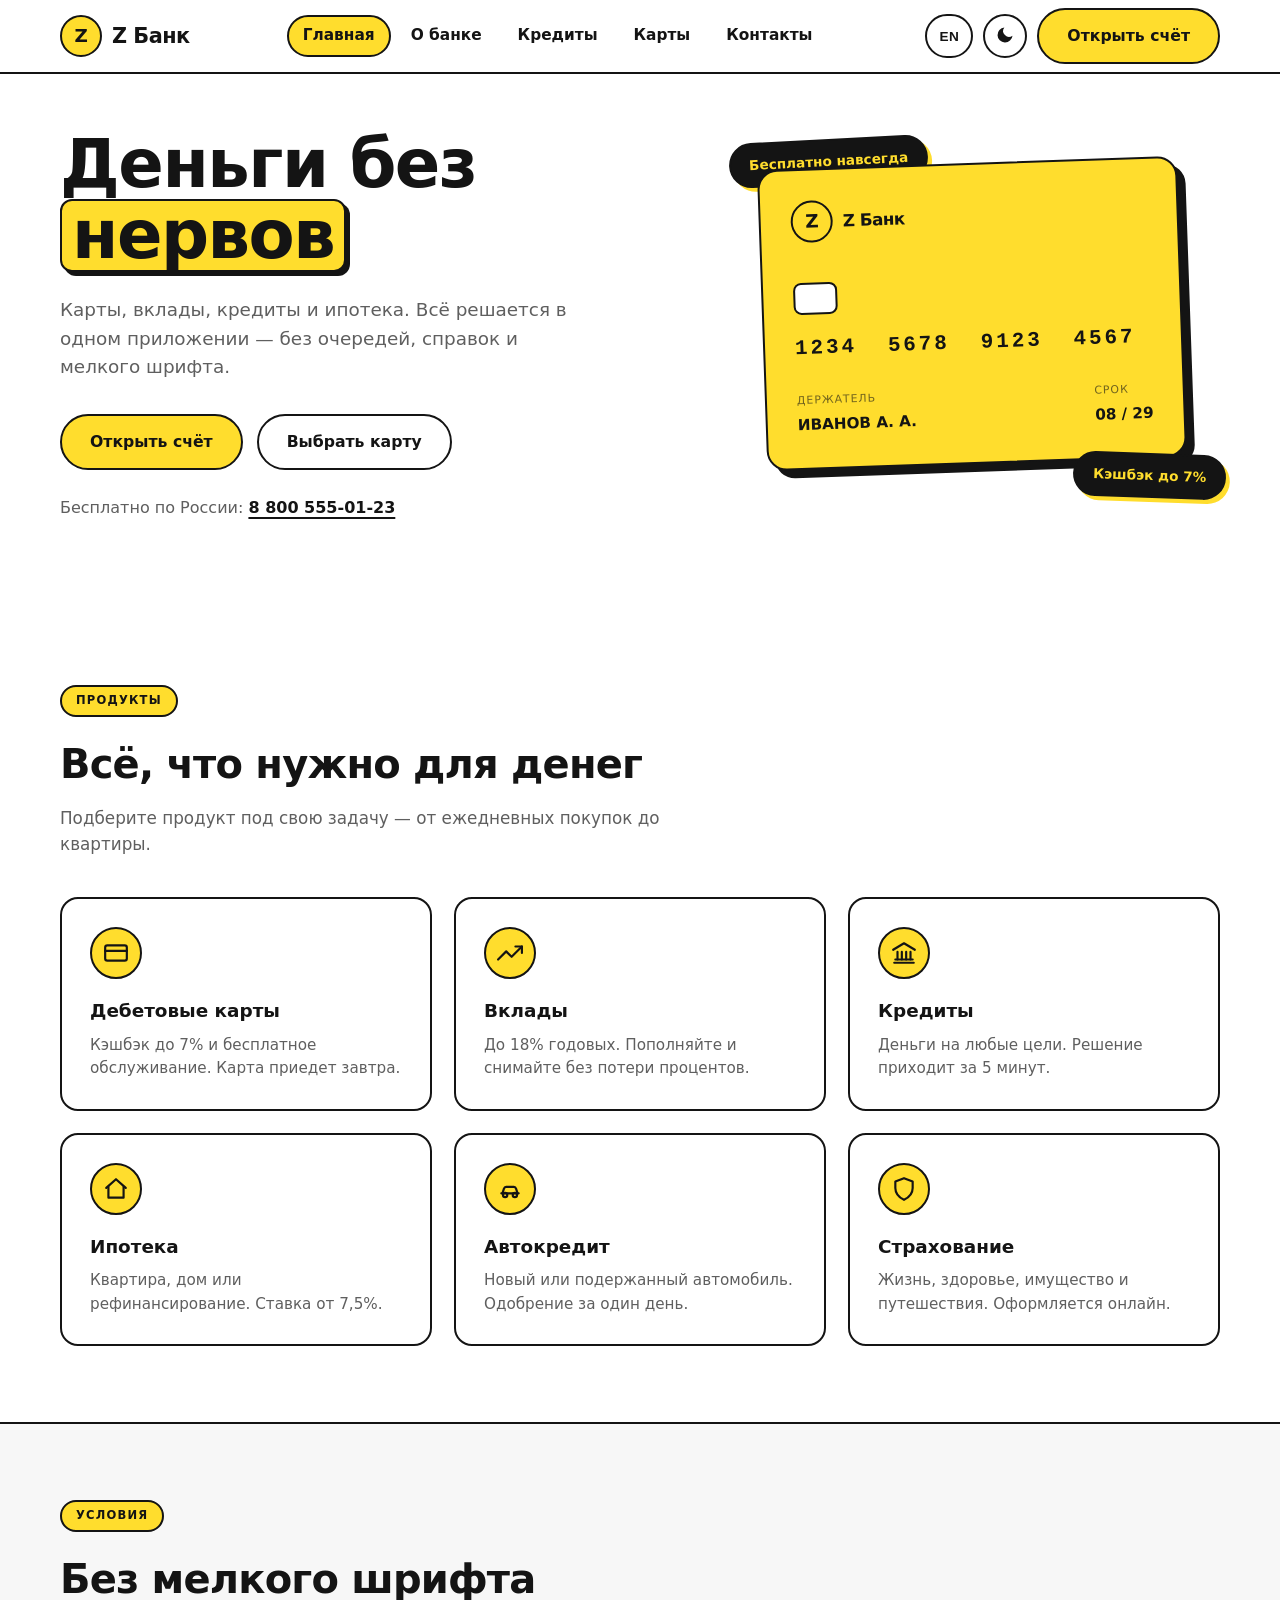
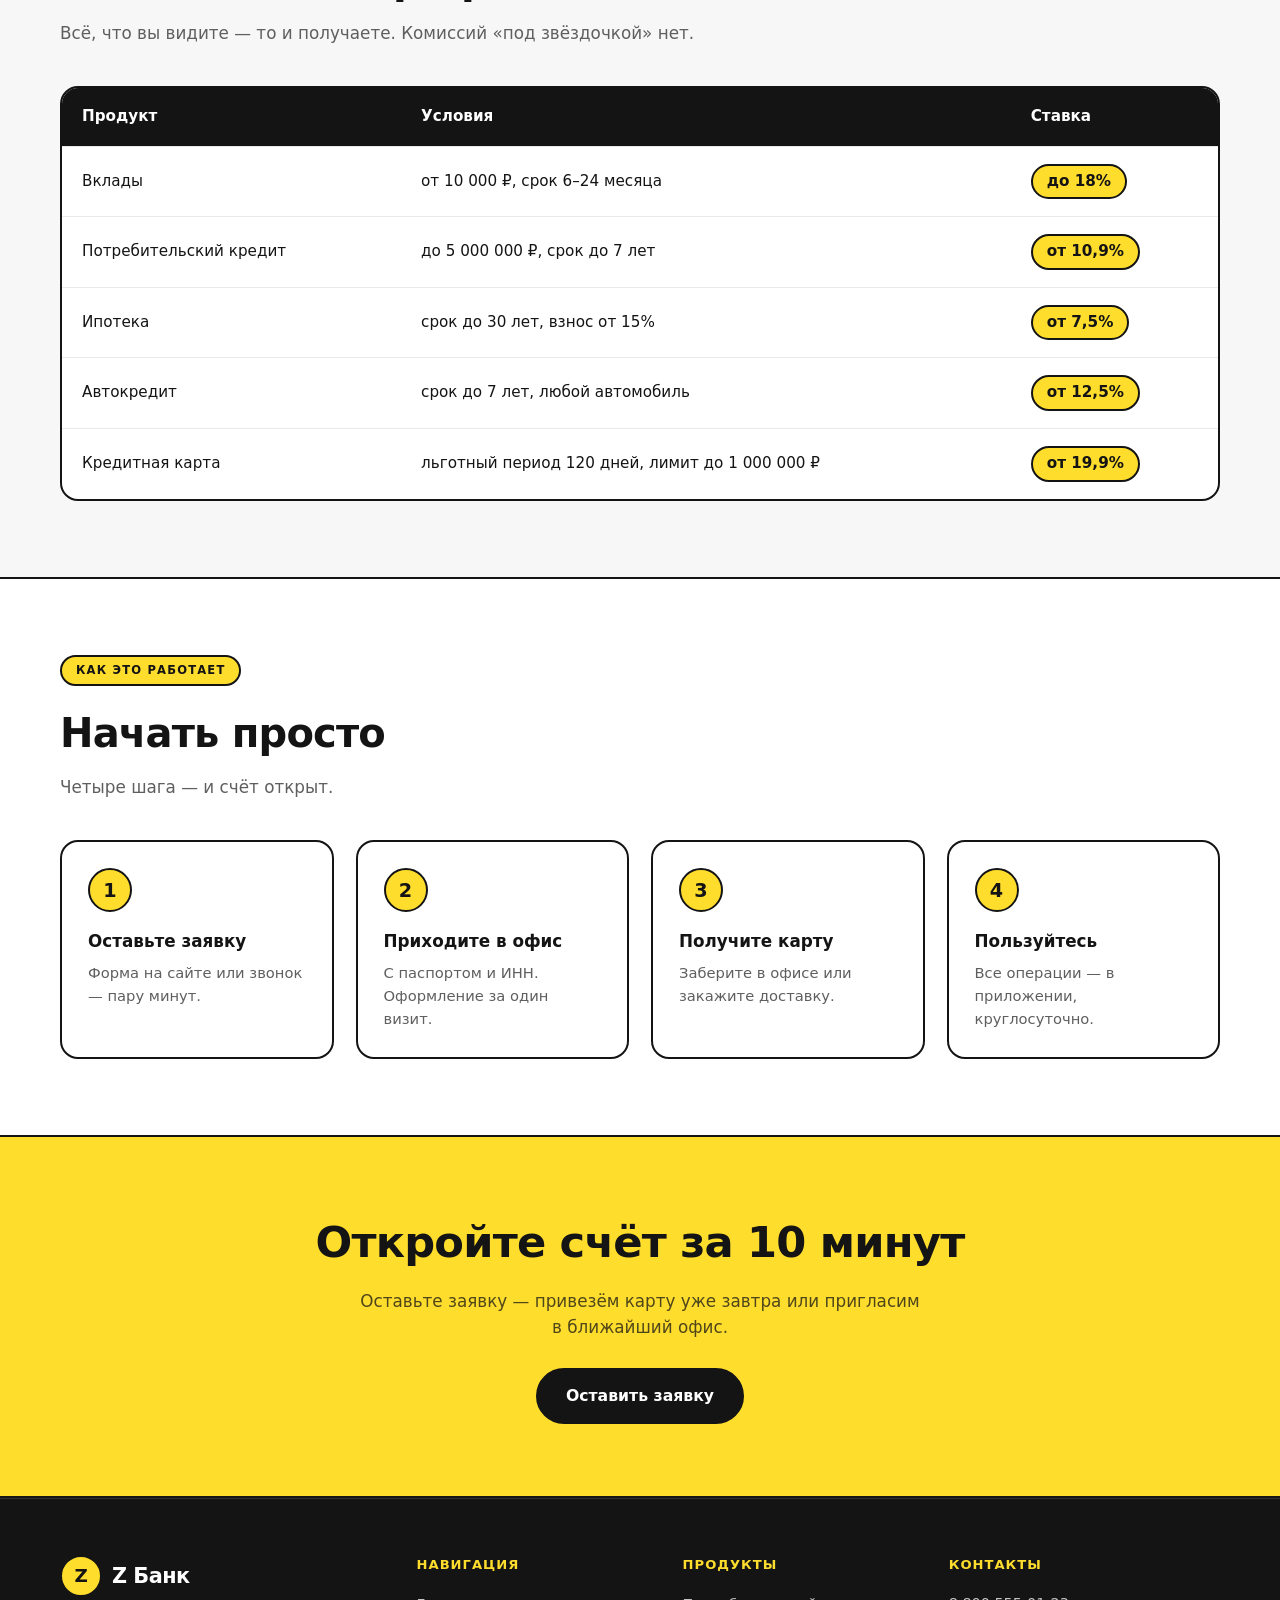
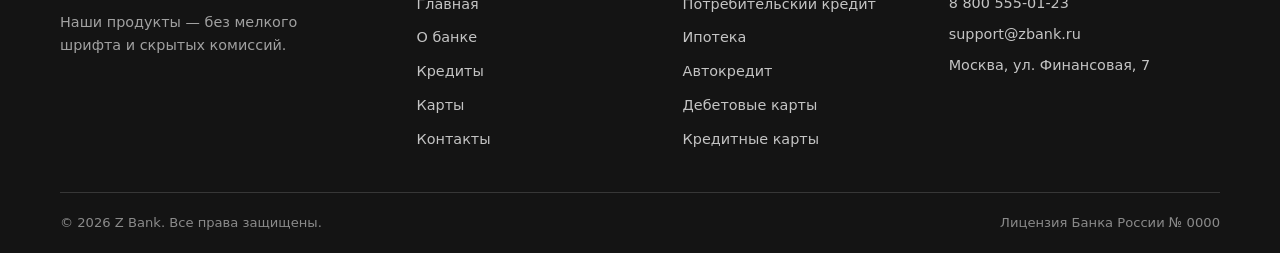
==== commit 1b61825d: "Add files via upload" ====
--- a/index.html
+++ b/index.html
@@ -42,11 +42,11 @@
               <div class="logo"><span class="logo-mark">Z</span> Z&nbsp;Банк</div>
             </div>
             <div class="card-chip"></div>
-            <div class="card-number">2200&nbsp; 7000&nbsp; 1234&nbsp; 7284</div>
+            <div class="card-number">1234&nbsp; 5678&nbsp; 9123&nbsp; 4567</div>
             <div class="card-bottom">
               <div>
                 <span data-i18n="index.card.holder">Держатель</span>
-                <strong>ИВАНОВА А. С.</strong>
+                <strong>ИВАНОВ А. A.</strong>
               </div>
               <div>
                 <span data-i18n="index.card.expiry">Срок</span>
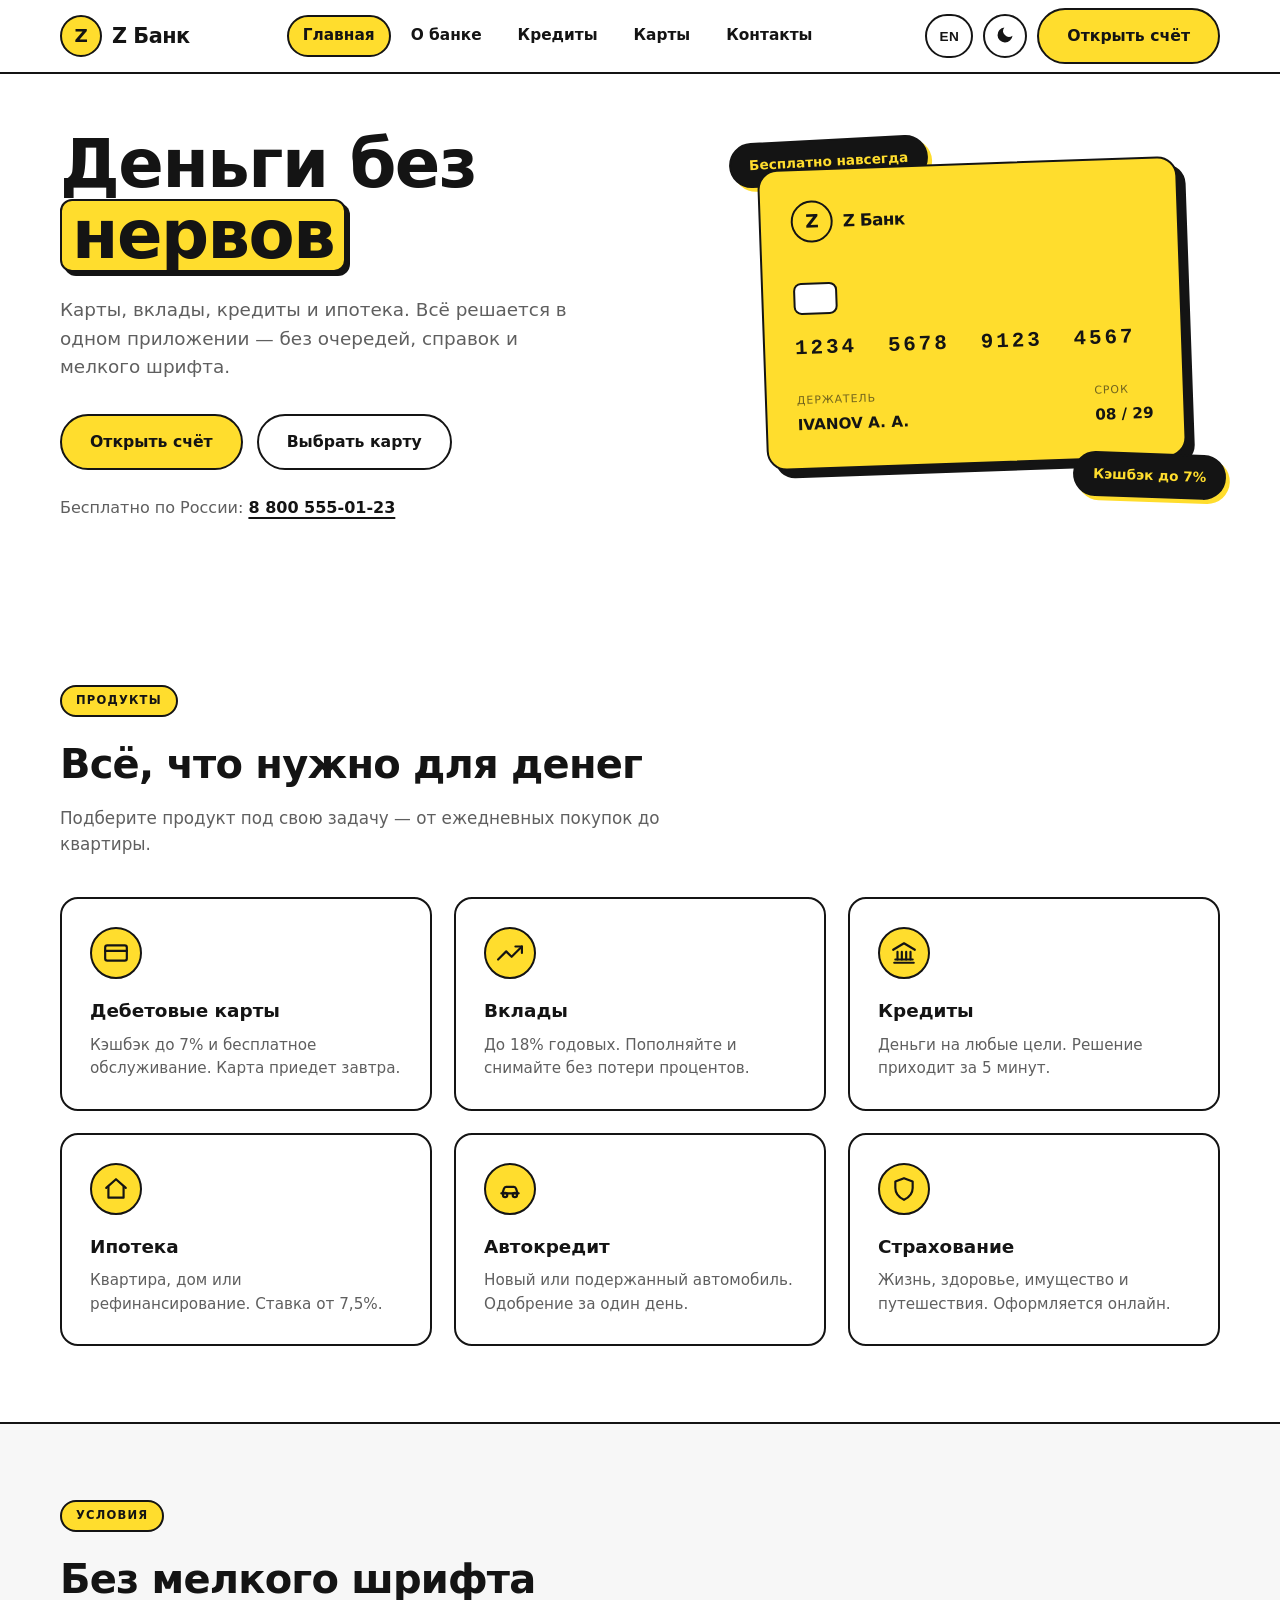
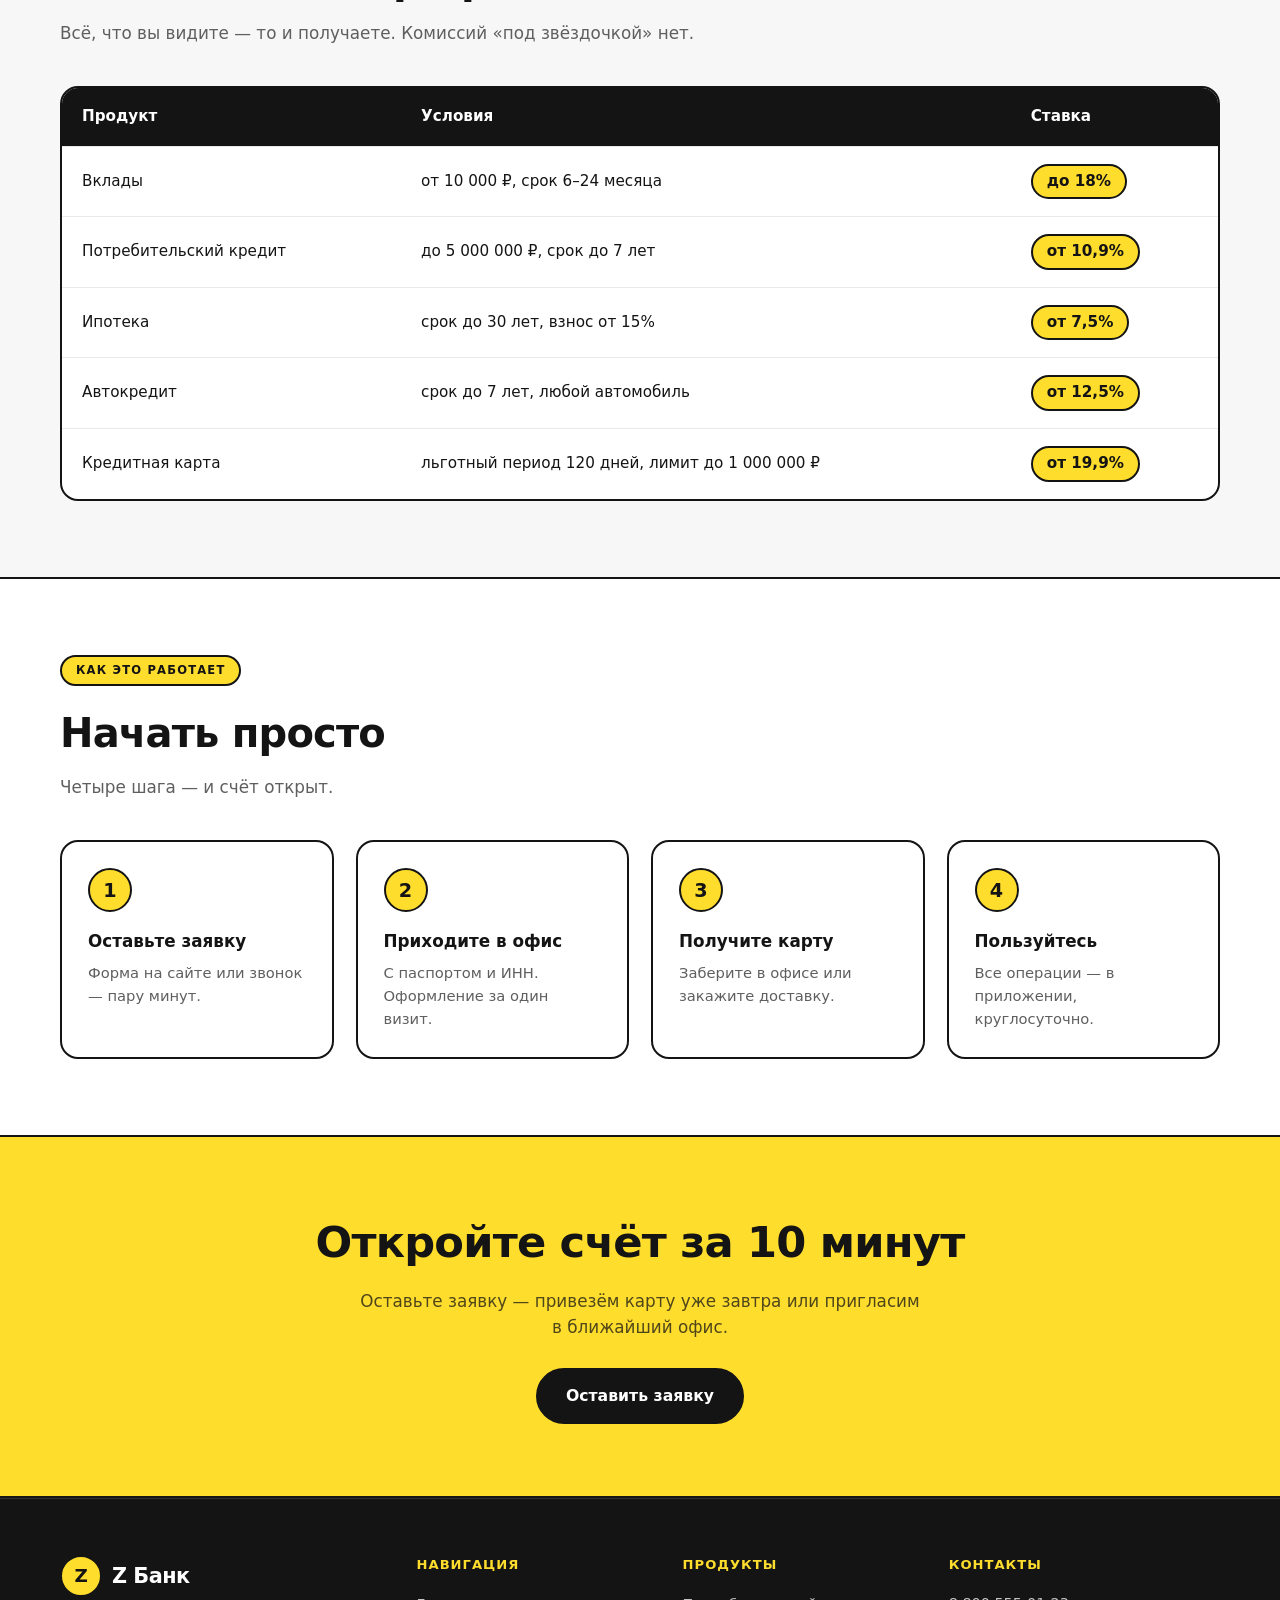
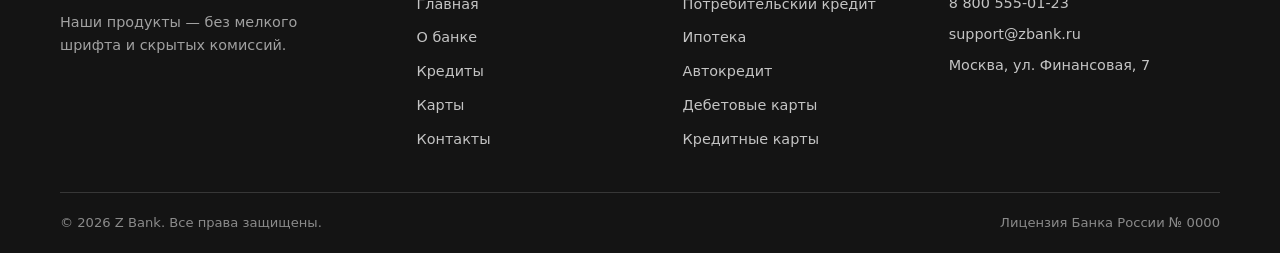
==== commit c3c5b605: "Add files via upload" ====
--- a/index.html
+++ b/index.html
@@ -46,7 +46,7 @@
             <div class="card-bottom">
               <div>
                 <span data-i18n="index.card.holder">Держатель</span>
-                <strong>ИВАНОВ А. A.</strong>
+                <strong>IVANOV A. A.</strong>
               </div>
               <div>
                 <span data-i18n="index.card.expiry">Срок</span>
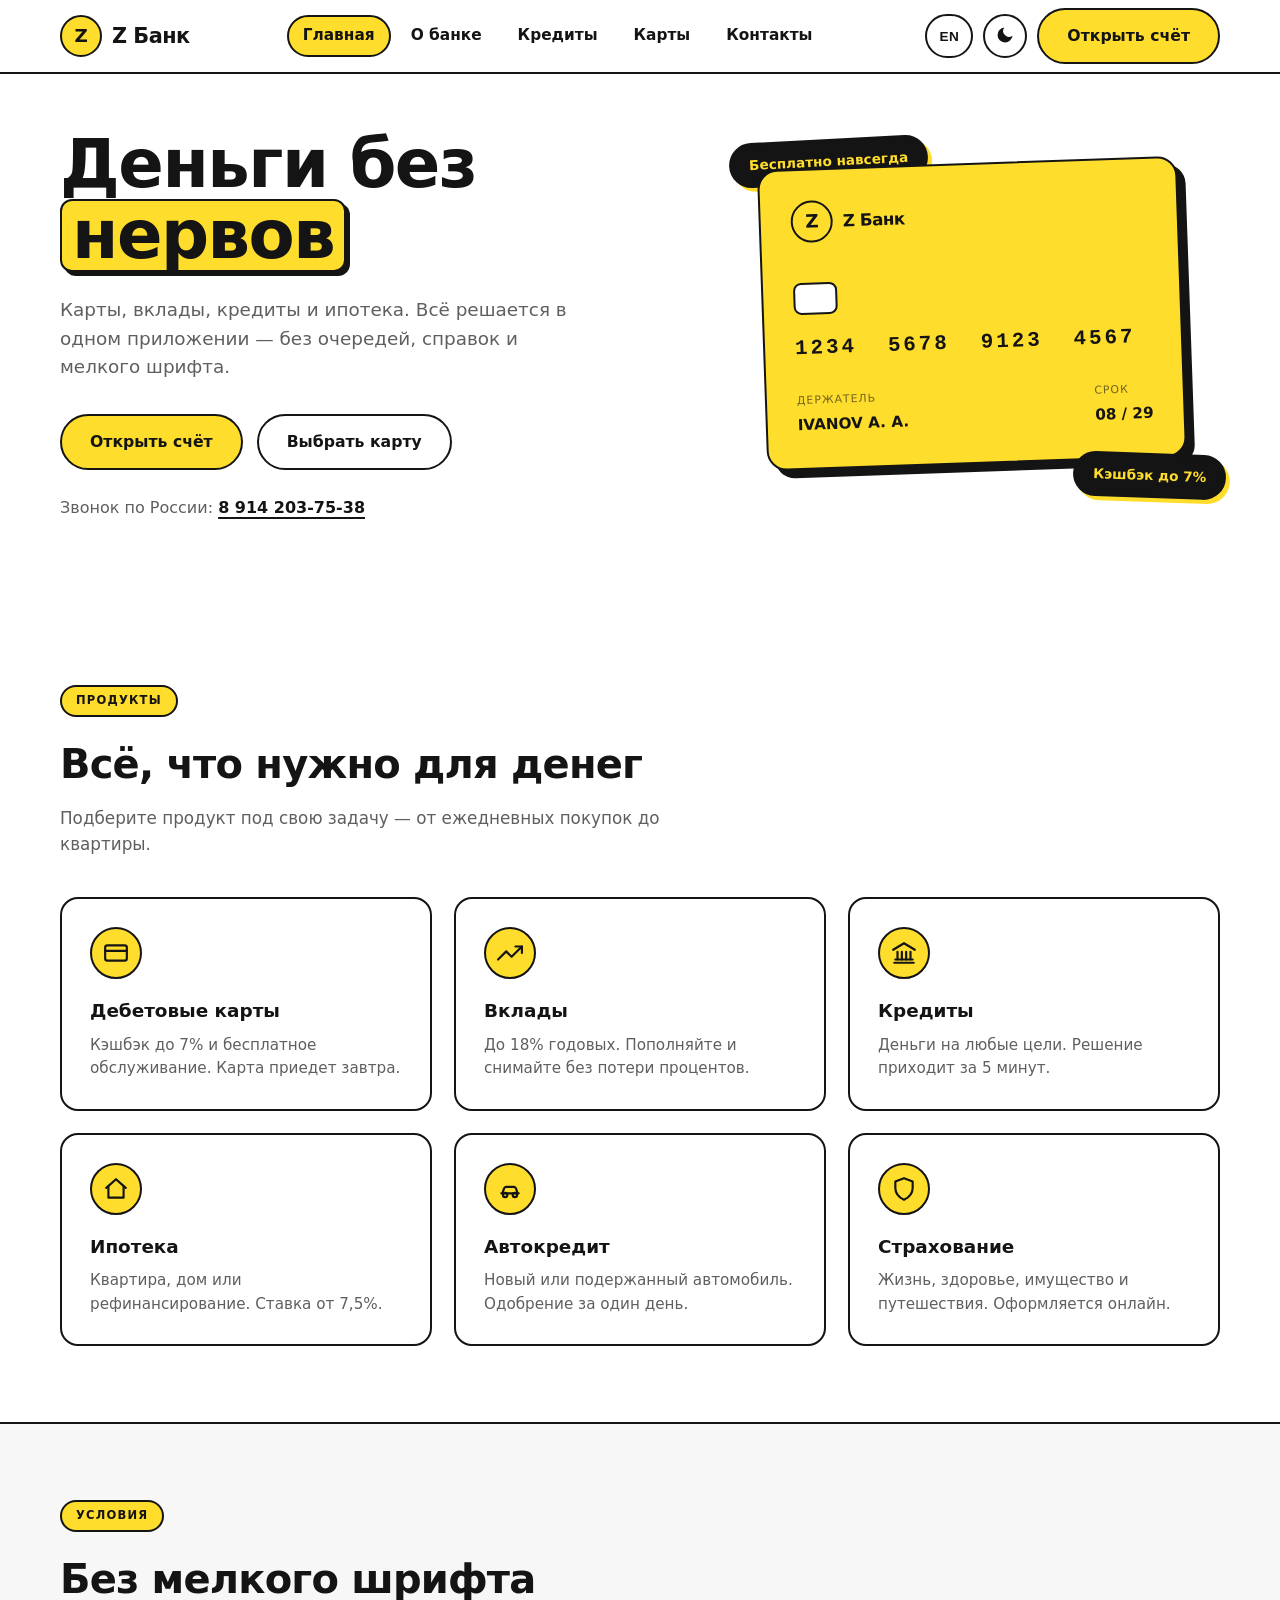
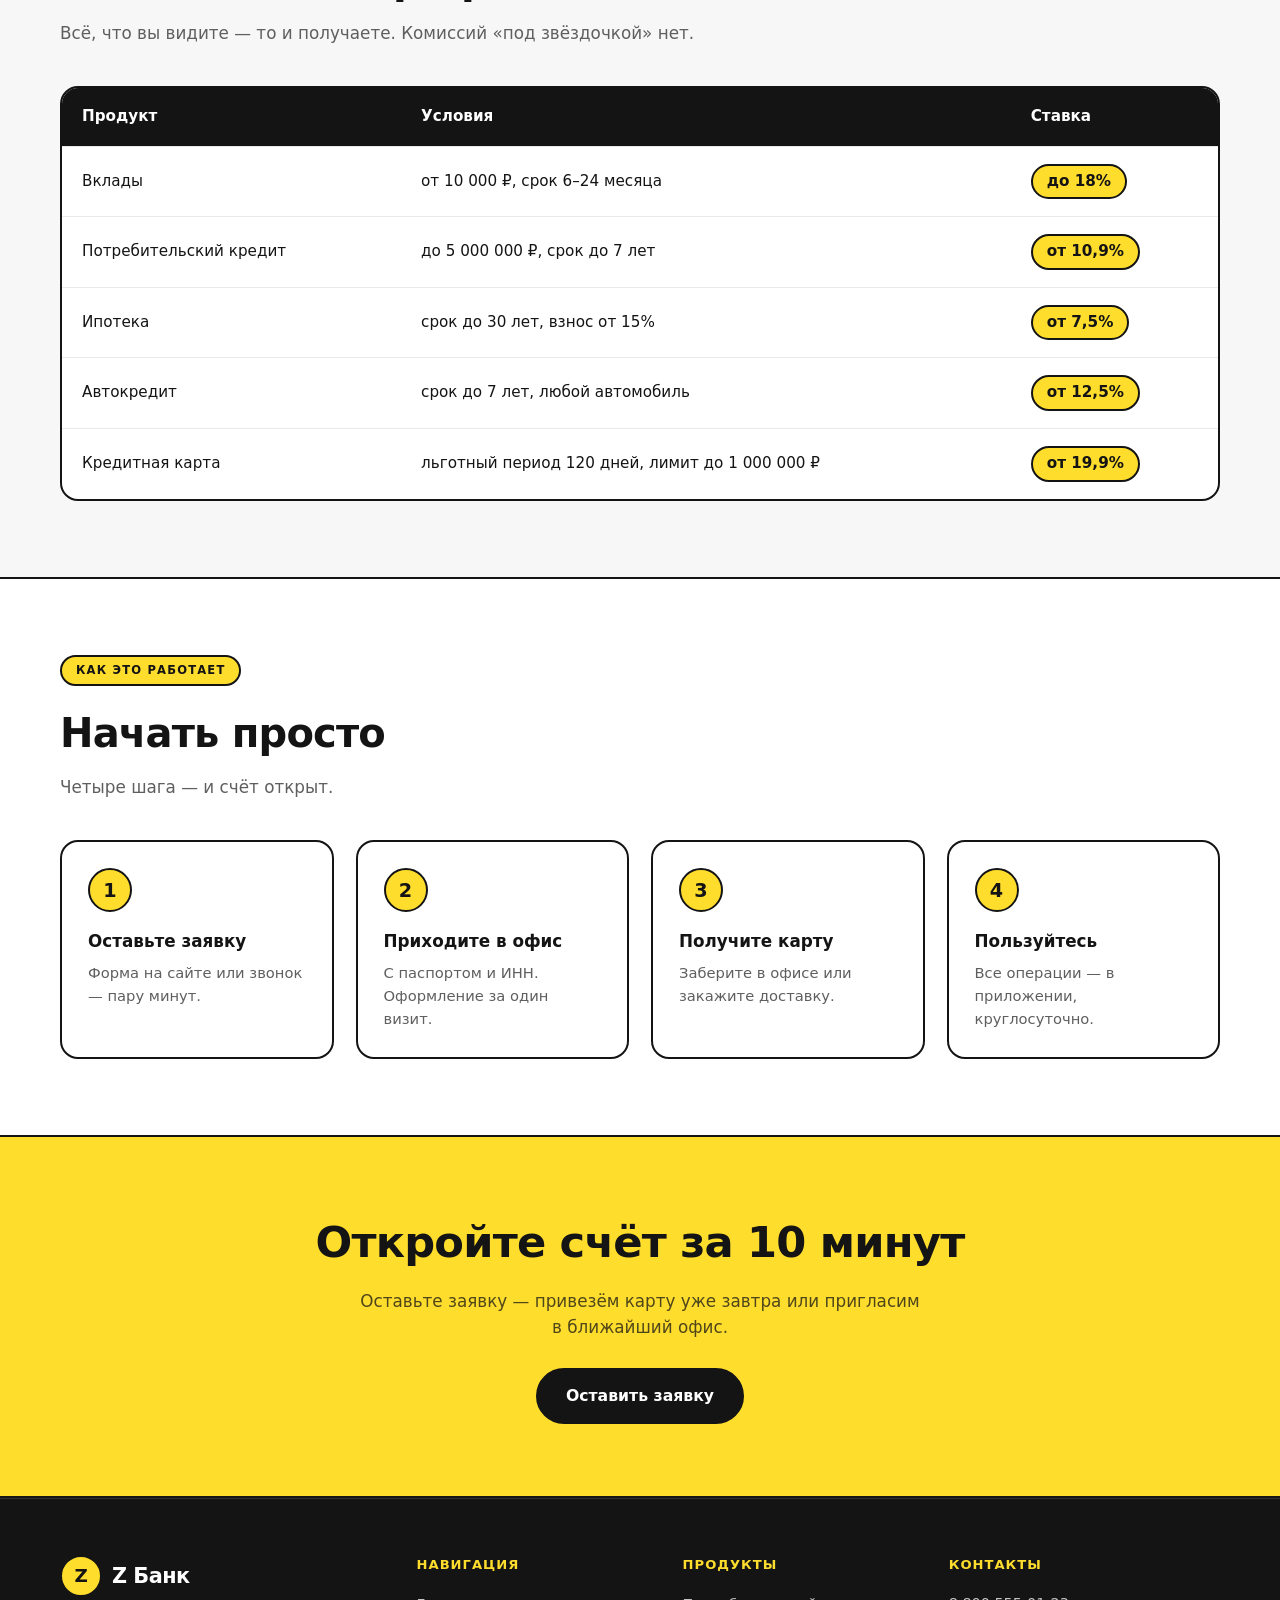
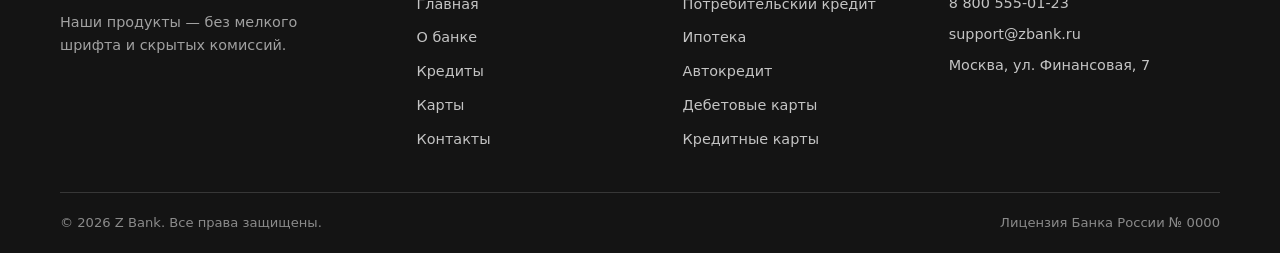
==== commit 4a1dbf5c: "Add files via upload" ====
--- a/index.html
+++ b/index.html
@@ -32,7 +32,7 @@
             <a href="contacts.html" class="btn btn-yellow" data-i18n="ui.openAccount">Открыть счёт</a>
             <a href="cards.html" class="btn" data-i18n="ui.selectCard">Выбрать карту</a>
           </div>
-          <p class="hero-phone"><span data-i18n="index.hero.phoneLabel">Бесплатно по России:</span> <a href="tel:88005550123">8 800 555-01-23</a></p>
+          <p class="hero-phone"><span data-i18n="index.hero.phoneLabel">Звонок по России:</span> <a href="tel:89142037538">8 914 203-75-38</a></p>
         </div>
 
         <div class="hero-card-wrap">
--- a/css/style.css
+++ b/css/style.css
@@ -954,9 +954,34 @@
   min-height: 120px;
 }
 
+.form-row {
+  display: grid;
+  grid-template-columns: repeat(3, 1fr);
+  gap: 14px;
+}
+
+@media (max-width: 560px) {
+  .form-row {
+    grid-template-columns: 1fr;
+    gap: 0;
+  }
+}
+
 .form-success {
   display: none;
   background: var(--yellow);
+  border: 2px solid var(--black);
+  color: var(--black);
+  border-radius: 12px;
+  padding: 14px 18px;
+  margin-bottom: 18px;
+  font-weight: 700;
+  font-size: 0.95rem;
+}
+
+.form-error {
+  display: none;
+  background: #ff5a4e;
   border: 2px solid var(--black);
   color: var(--black);
   border-radius: 12px;
